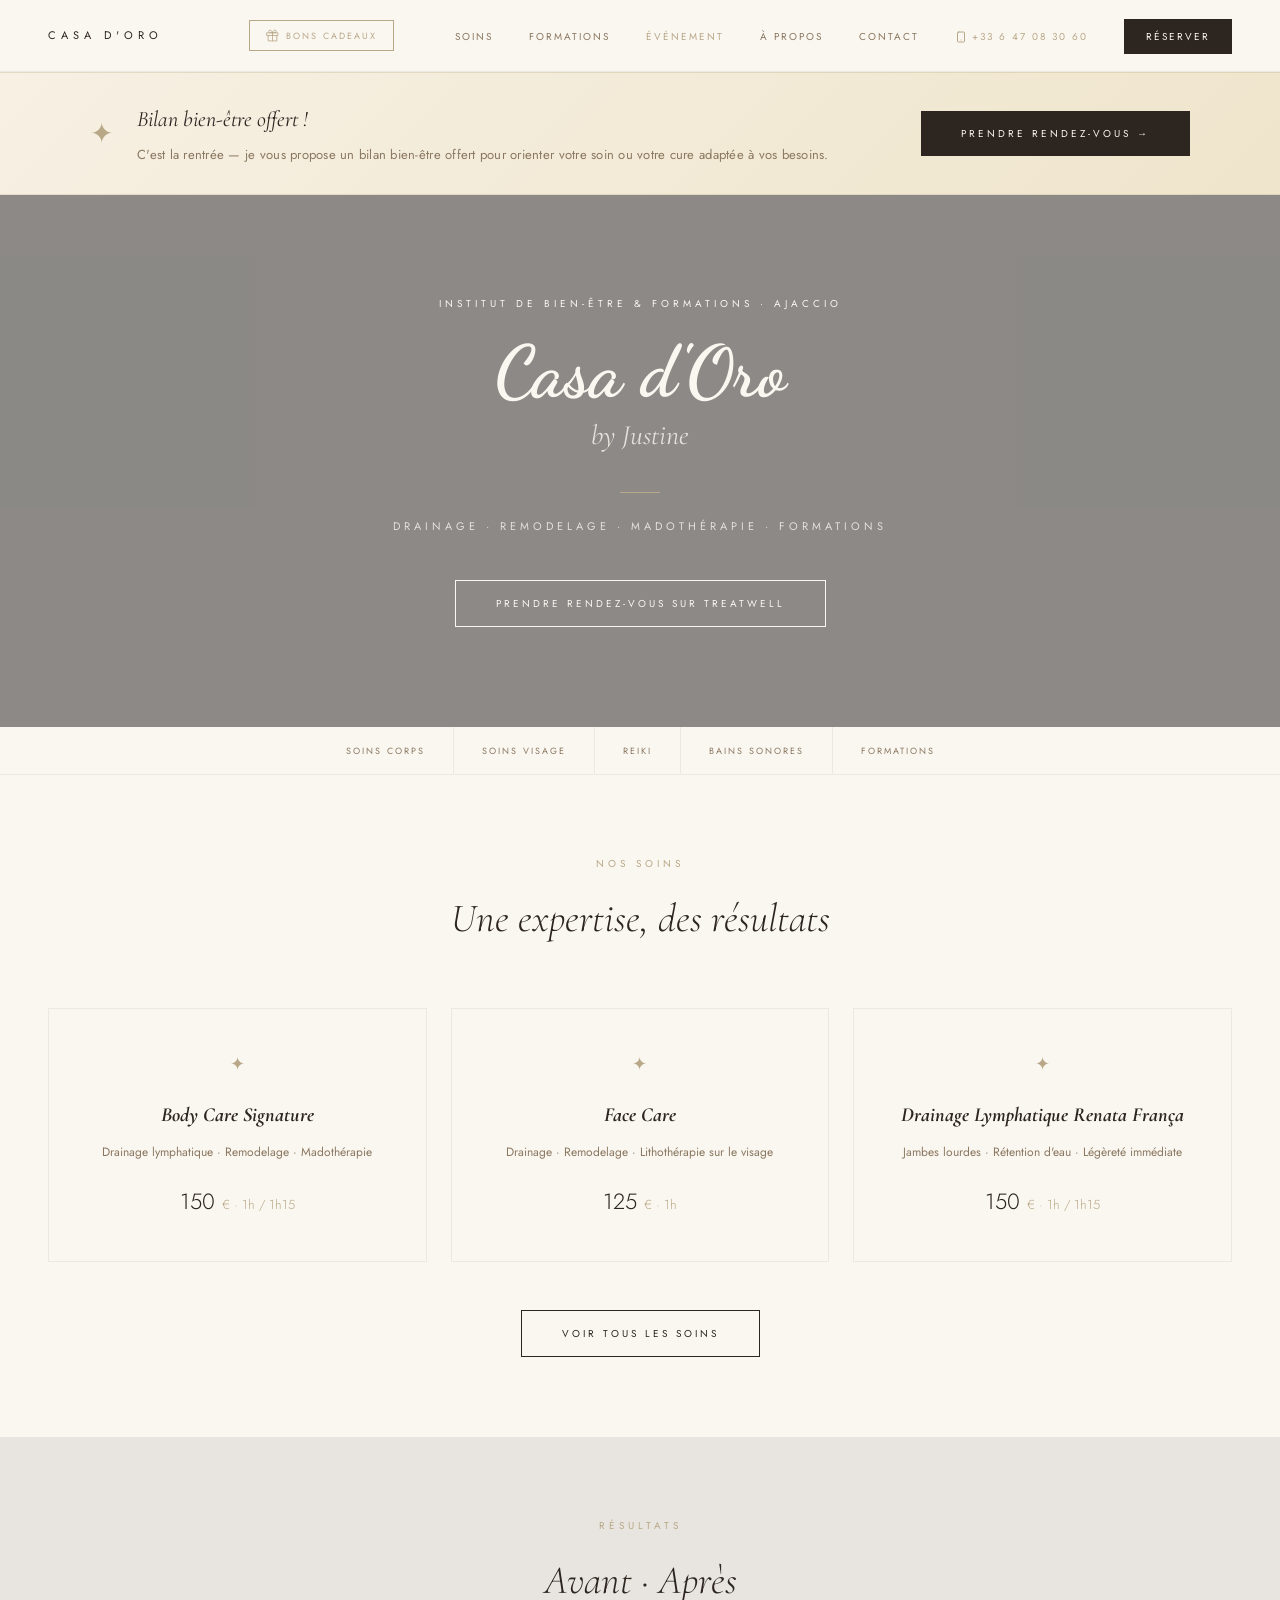
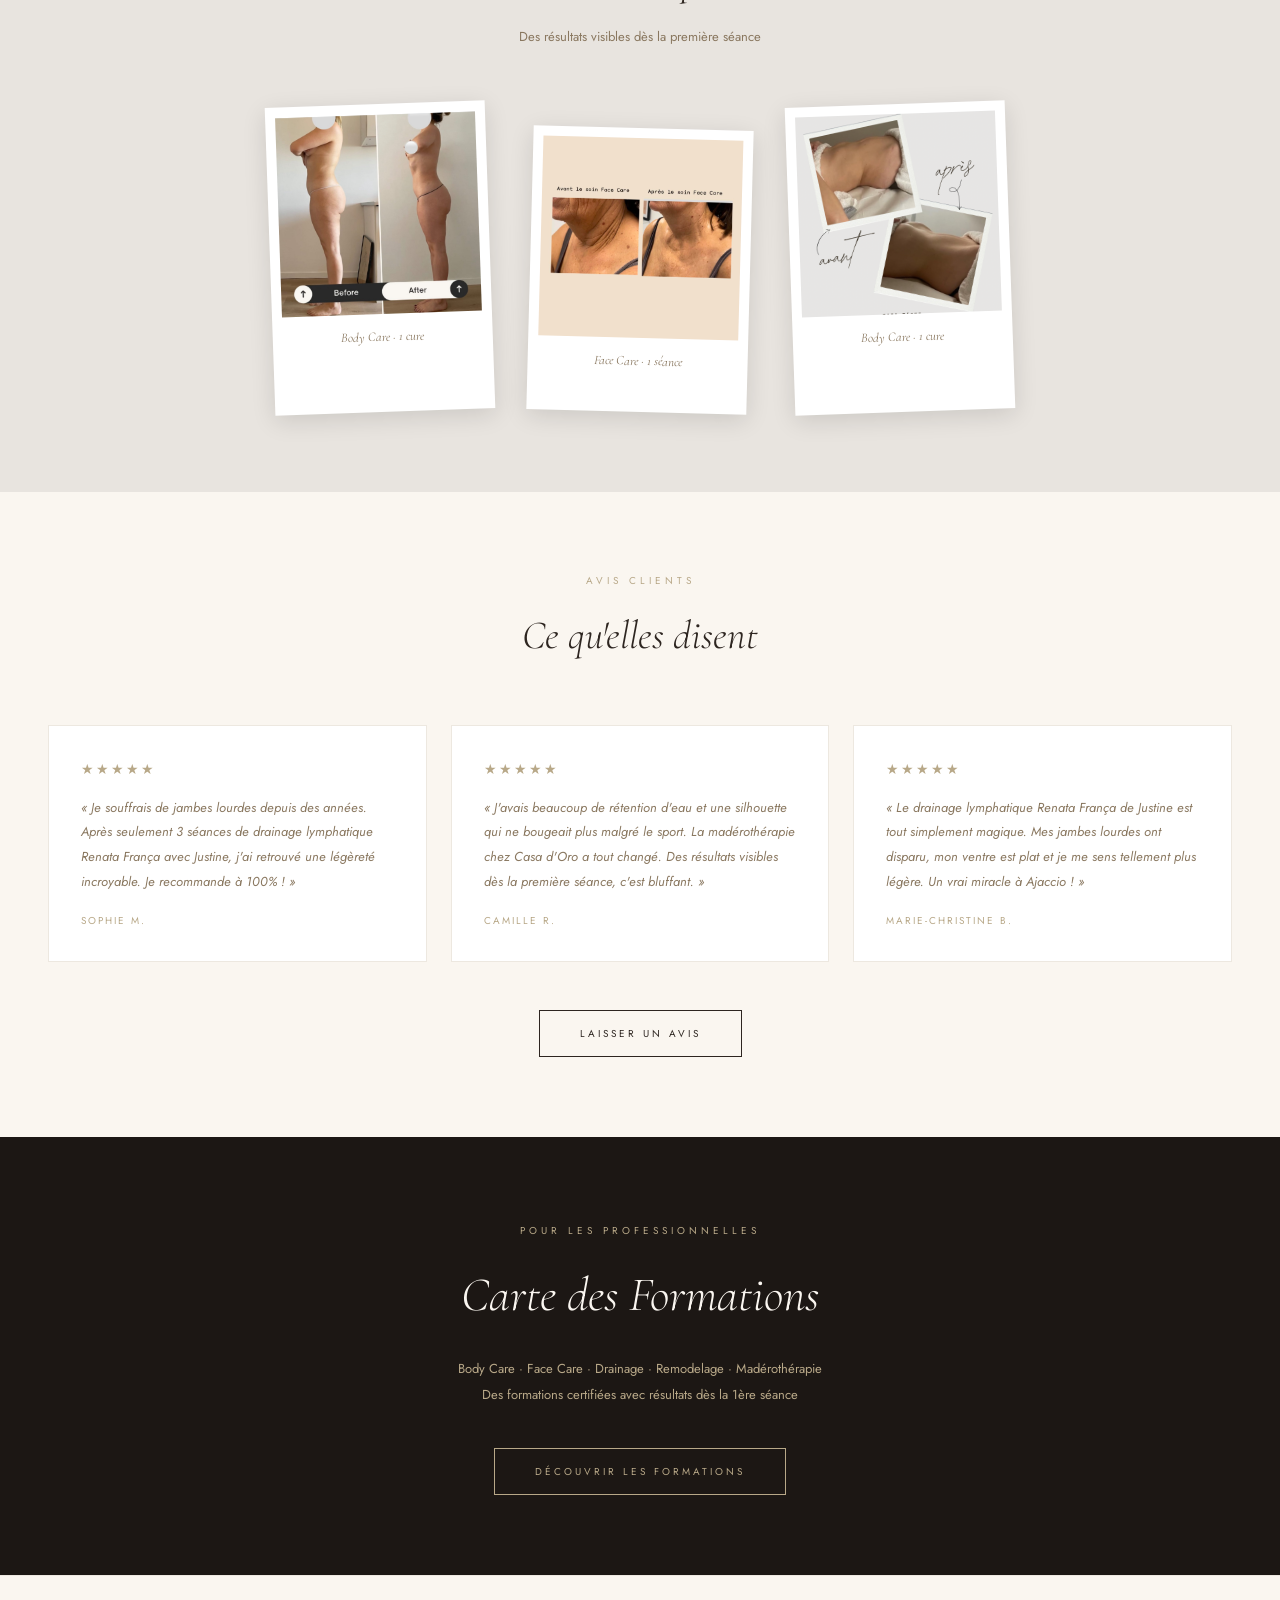
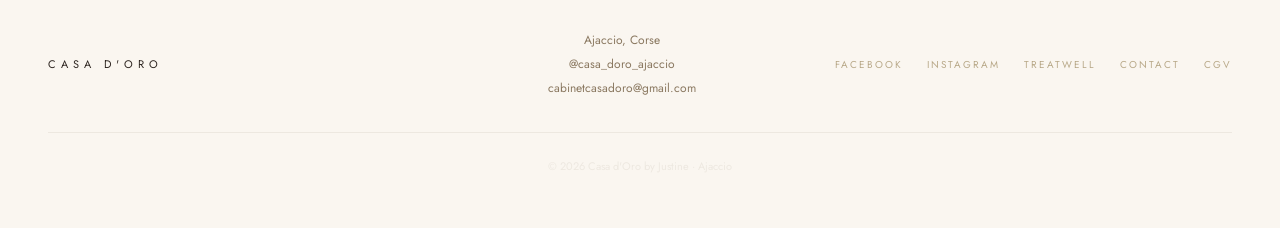
==== index.html @ d89a9143 "Retour au format de bannière vidéo classique avec le texte centré" ====
<!DOCTYPE html>
<html lang="fr">
<head>
  <meta charset="UTF-8">
  <meta name="viewport" content="width=device-width, initial-scale=1.0">
  <link rel="preconnect" href="https://fonts.googleapis.com">
  <link rel="preconnect" href="https://fonts.gstatic.com" crossorigin>
  <meta name="description" content="Institut de bien-être à Ajaccio, Corse. Drainage lymphatique Renata França, madérothérapie, remodelage corporel, reiki, bains sonores. Résultats visibles dès la 1ère séance.">
  <title>Casa d'Oro by Justine — Drainage lymphatique &amp; Soins bien-être · Ajaccio, Corse</title>
  <link rel="apple-touch-icon" sizes="180x180" href="/apple-touch-icon.png">
  <link rel="apple-touch-icon-precomposed" href="/apple-touch-icon-precomposed.png">
  <link rel="icon" type="image/png" href="/favicon.ico">
  <link rel="stylesheet" href="assets/css/style.css">
  <script src="https://identity.netlify.com/v1/netlify-identity-widget.js" defer></script>
  <script type="application/ld+json">
  {
    "@context": "https://schema.org",
    "@type": "HealthAndBeautyBusiness",
    "name": "Casa d'Oro by Justine",
    "description": "Institut spécialisé en drainage lymphatique Renata França, remodelage corporel, madothérapie, face care, reiki et bains sonores à Ajaccio, Corse.",
    "url": "https://casadoro.fr",
    "telephone": "+33647083060",
    "email": "cabinetcasadoro@gmail.com",
    "address": {
      "@type": "PostalAddress",
      "addressLocality": "Ajaccio",
      "addressRegion": "Corse",
      "addressCountry": "FR"
    },
    "geo": {
      "@type": "GeoCoordinates",
      "latitude": 41.9194,
      "longitude": 8.7386
    },
    "image": "https://casadoro.fr/assets/images/justine/justine.jpg",
    "priceRange": "€€",
    "sameAs": [
      "https://www.instagram.com/casa_doro_ajaccio",
      "https://widget.treatwell.fr/salon/casa-doro/"
    ],
    "hasOfferCatalog": {
      "@type": "OfferCatalog",
      "name": "Soins Casa d'Oro",
      "itemListElement": [
        {"@type": "Offer", "itemOffered": {"@type": "Service", "name": "Drainage lymphatique Renata França Ajaccio"}},
        {"@type": "Offer", "itemOffered": {"@type": "Service", "name": "Remodelage corporel Ajaccio"}},
        {"@type": "Offer", "itemOffered": {"@type": "Service", "name": "Madothérapie Ajaccio"}},
        {"@type": "Offer", "itemOffered": {"@type": "Service", "name": "Face Care Ajaccio"}},
        {"@type": "Offer", "itemOffered": {"@type": "Service", "name": "Reiki Ajaccio"}},
        {"@type": "Offer", "itemOffered": {"@type": "Service", "name": "Bains sonores Ajaccio"}}
      ]
    }
  }
  </script>
</head>
<body>

<nav class="nav">
  <a href="index.html" class="nav__logo">Casa d'Oro</a>
  <button class="nav__gift" onclick="ouvrirBonCadeau()"><svg xmlns="http://www.w3.org/2000/svg" width="13" height="13" viewBox="0 0 24 24" fill="none" stroke="currentColor" stroke-width="1.5" stroke-linecap="round" stroke-linejoin="round"><polyline points="20 12 20 22 4 22 4 12"></polyline><rect x="2" y="7" width="20" height="5"></rect><line x1="12" y1="22" x2="12" y2="7"></line><path d="M12 7H7.5a2.5 2.5 0 0 1 0-5C11 2 12 7 12 7z"></path><path d="M12 7h4.5a2.5 2.5 0 0 0 0-5C13 2 12 7 12 7z"></path></svg>Bons cadeaux</button>

  <a href="tel:+33647083060" class="nav__phone nav__phone--bar"><svg xmlns="http://www.w3.org/2000/svg" width="12" height="12" viewBox="0 0 24 24" fill="none" stroke="currentColor" stroke-width="2" stroke-linecap="round" stroke-linejoin="round" style="vertical-align:middle;margin-right:5px;margin-bottom:1px;"><rect x="5" y="2" width="14" height="20" rx="2" ry="2"></rect><line x1="12" y1="18" x2="12.01" y2="18"></line></svg>+33 6 47 08 30 60</a>
  <button class="nav__toggle" aria-label="Menu" aria-expanded="false">
    <span></span><span></span><span></span>
  </button>
  <ul class="nav__links">
    <li><a href="soins.html">Soins</a></li>
    <li><a href="formations.html">Formations</a></li>
    <li><a href="evenement.html" style="color:var(--gold);">Événement</a></li>
    <li><a href="a-propos.html">À Propos</a></li>
    <li><a href="contact.html">Contact</a></li>
    <li><a href="tel:+33647083060" class="nav__phone"><svg xmlns="http://www.w3.org/2000/svg" width="12" height="12" viewBox="0 0 24 24" fill="none" stroke="currentColor" stroke-width="2" stroke-linecap="round" stroke-linejoin="round" style="vertical-align:middle;margin-right:5px;margin-bottom:1px;"><rect x="5" y="2" width="14" height="20" rx="2" ry="2"></rect><line x1="12" y1="18" x2="12.01" y2="18"></line></svg>+33 6 47 08 30 60</a></li>
    <li><a href="https://widget.treatwell.fr/salon/casa-doro/" target="_blank" rel="noopener" class="nav__cta">Réserver</a></li>
  </ul>
</nav>

<section class="promo-banner">
  <div class="promo-banner__inner">
    <div class="promo-banner__icon">✦</div>
    <div class="promo-banner__text">
      <p class="promo-banner__title">Bilan bien-être offert !</p>
      <p class="promo-banner__desc">C'est la rentrée — je vous propose un bilan bien-être offert pour orienter votre soin ou votre cure adaptée à vos besoins.</p>
    </div>
    <a href="https://widget.treatwell.fr/salon/casa-doro/" target="_blank" rel="noopener" class="btn btn--dark promo-banner__btn">Prendre rendez-vous →</a>
  </div>
</section>

<section class="hero hero--video-bg">
  <video class="hero__video" autoplay loop muted playsinline onloadeddata="this.playbackRate=0.6">
    <source src="assets/videos/hero-bg-2.mp4" type="video/mp4">
  </video>
  <div class="hero__overlay"></div>
  <div class="hero__content">
    <span class="hero__pre label">Institut de bien-être & Formations · Ajaccio</span>
    <h1 class="hero__title script">Casa d'Oro</h1>
    <p class="hero__by">by Justine</p>
    <div class="hero__divider"></div>
    <span class="hero__sub">Drainage · Remodelage · Madothérapie · Formations</span>
    <a href="https://widget.treatwell.fr/salon/casa-doro/" target="_blank" rel="noopener" class="btn btn--outline">
      Prendre rendez-vous sur Treatwell
    </a>
  </div>
</section>

<div class="pills">
  <div class="pill">Soins corps</div>
  <div class="pill">Soins visage</div>
  <div class="pill">Reiki</div>
  <div class="pill">Bains sonores</div>
  <div class="pill">Formations</div>
</div>

<section class="section">
  <div class="section__header">
    <span class="label">Nos soins</span>
    <h2 class="heading">Une expertise, des résultats</h2>
  </div>
  <div class="cards-grid">
    <div class="soin-card">
      <div class="soin-card__icon">✦</div>
      <h3 class="soin-card__name">Body Care Signature</h3>
      <p class="soin-card__desc">Drainage lymphatique · Remodelage · Madothérapie</p>
      <div class="soin-card__price">150 <span>€ · 1h / 1h15</span></div>
    </div>
    <div class="soin-card">
      <div class="soin-card__icon">✦</div>
      <h3 class="soin-card__name">Face Care</h3>
      <p class="soin-card__desc">Drainage · Remodelage · Lithothérapie sur le visage</p>
      <div class="soin-card__price">125 <span>€ · 1h</span></div>
    </div>
    <div class="soin-card">
      <div class="soin-card__icon">✦</div>
      <h3 class="soin-card__name">Drainage Lymphatique Renata França</h3>
      <p class="soin-card__desc">Jambes lourdes · Rétention d'eau · Légèreté immédiate</p>
      <div class="soin-card__price">150 <span>€ · 1h / 1h15</span></div>
    </div>
  </div>
  <div style="text-align:center; margin-top:48px;">
    <a href="soins.html" class="btn btn--outline">Voir tous les soins</a>
  </div>
</section>

<section class="section section--beige">
  <div class="section__header">
    <span class="label">Résultats</span>
    <h2 class="heading">Avant · Après</h2>
    <p style="font-size:13px; color:var(--text-muted); margin-top:12px;">Des résultats visibles dès la première séance</p>
  </div>
  <div class="polaro-grid">
    <div class="polaro">
      <img src="assets/images/avant-apres/IMG_0535.jpg" alt="Avant / Après Body Care" class="polaro__img" loading="lazy">
      <p class="polaro__label">Body Care · 1 cure</p>
    </div>
    <div class="polaro">
      <img src="assets/images/avant-apres/IMG_3931.jpg" alt="Avant / Après Face Care" class="polaro__img" loading="lazy">
      <p class="polaro__label">Face Care · 1 séance</p>
    </div>
    <div class="polaro">
      <img src="assets/images/avant-apres/avant-apres-silhouette.jpg" alt="Avant / Après Silhouette" class="polaro__img" loading="lazy">
      <p class="polaro__label">Body Care · 1 cure</p>
    </div>
  </div>
</section>

<section class="section">
  <div class="section__header">
    <span class="label">Avis clients</span>
    <h2 class="heading">Ce qu'elles disent</h2>
  </div>
  <div class="temo-grid" id="temoignages-container"></div>
  <div style="text-align:center; margin-top:48px;">
    <a href="contact.html#avis" class="btn btn--outline">Laisser un avis</a>
  </div>
</section>

<section class="section section--dark" style="text-align:center;">
  <span class="label" style="color:var(--gold);">Pour les professionnelles</span>
  <h2 class="heading" style="font-size:48px; color:var(--cream); margin-top:12px;">Carte des Formations</h2>
  <p style="font-size:13px; color:var(--gold); margin: 20px auto 40px; max-width:500px; line-height:2;">
    Body Care · Face Care · Drainage · Remodelage · Madérothérapie<br>
    Des formations certifiées avec résultats dès la 1ère séance
  </p>
  <a href="formations.html" class="btn btn--outline-gold">Découvrir les formations</a>
</section>

<!-- Modal Bon Cadeau -->
<div id="bon-cadeau-modal" class="resa-modal" aria-hidden="true" onclick="if(event.target===this)fermerBonCadeau()">
  <div class="resa-modal__box">
    <button class="resa-modal__close" onclick="fermerBonCadeau()" aria-label="Fermer">✕</button>
    <span class="label" style="display:block;margin-bottom:8px;">Casa d'Oro by Justine</span>
    <h2 style="font-family:var(--font-serif);font-style:italic;font-size:26px;margin-bottom:28px;color:var(--dark);">Offrir un bon cadeau</h2>
    <form id="bon-cadeau-form">
      <div class="form__group">
        <label class="form__label">Soin ou montant</label>
        <select class="form__select" id="bc-soin" required>
          <option value="" disabled selected>Choisir un soin ou un montant</option>
          <optgroup label="Soins Corps &amp; Visage">
            <option value="150|Drainage lymphatique Renata França">Drainage lymphatique Renata França — 150 €</option>
            <option value="150|Remodelage Renata França">Remodelage Renata França — 150 €</option>
            <option value="150|Madothérapie Olfa Perbal Paris">Madothérapie Olfa Perbal Paris — 150 €</option>
            <option value="150|Body Care (1h/1h15)">Body Care (1h/1h15) — 150 €</option>
            <option value="200|Body Care (1h30/1h45)">Body Care (1h30/1h45) — 200 €</option>
            <option value="125|Face Care">Face Care — 125 €</option>
          </optgroup>
          <optgroup label="Bien-être">
            <option value="80|Reiki Usui Tibétain">Reiki Usui Tibétain — 80 €</option>
            <option value="80|Bain sonore individuel">Bain sonore individuel — 80 €</option>
          </optgroup>
          <optgroup label="Cures (Forfaits Corps)">
            <option value="650|Forfait 5 séances corps (1h/1h15)">Forfait 5 séances corps 1h/1h15 — 650 €</option>
            <option value="1100|Forfait 10 séances corps (1h/1h15)">Forfait 10 séances corps 1h/1h15 — 1 100 €</option>
            <option value="900|Forfait 5 séances corps (1h30/1h45)">Forfait 5 séances corps 1h30/1h45 — 900 €</option>
            <option value="1600|Forfait 10 séances corps (1h30/1h45)">Forfait 10 séances corps 1h30/1h45 — 1 600 €</option>
          </optgroup>
          <optgroup label="Cures (Forfaits Visage)">
            <option value="550|Forfait 5 séances visage">Forfait 5 séances visage — 550 €</option>
            <option value="1000|Forfait 10 séances visage">Forfait 10 séances visage — 1 000 €</option>
          </optgroup>
          <optgroup label="Reiki">
            <option value="280|Forfait 4 séances Reiki">Forfait 4 séances Reiki — 280 €</option>
          </optgroup>
          <optgroup label="Montant libre">
            <option value="custom|Montant libre">Montant libre — saisir le montant</option>
          </optgroup>
        </select>
      </div>
      <div class="form__group" id="bc-montant-libre-group" style="display:none;">
        <label class="form__label" for="bc-montant-libre">Montant souhaité (€)</label>
        <input class="form__input" type="number" id="bc-montant-libre" min="1" placeholder="Ex: 75">
      </div>
      <div style="display:grid;grid-template-columns:1fr 1fr;gap:16px;">
        <div class="form__group">
          <label class="form__label" for="bc-offreur">Votre nom (qui offre)</label>
          <input class="form__input" type="text" id="bc-offreur" required placeholder="Votre nom">
        </div>
        <div class="form__group">
          <label class="form__label" for="bc-destinataire">Nom du destinataire</label>
          <input class="form__input" type="text" id="bc-destinataire" required placeholder="À offrir à…">
        </div>
      </div>
      <div class="form__group">
        <label class="form__label" for="bc-email">Votre email</label>
        <input class="form__input" type="email" id="bc-email" required placeholder="votre@email.com">
      </div>
      <button type="submit" class="btn btn--dark" style="width:100%;margin-top:8px;">Procéder au paiement →</button>
      <p style="font-size:11px;color:var(--text-muted);text-align:center;margin-top:12px;">Vous serez redirigé vers notre page de paiement sécurisé Stripe</p>
    </form>
  </div>
</div>

<footer class="footer">
  <div class="footer__logo">Casa d'Oro</div>
  <div class="footer__info">
    Ajaccio, Corse<br>
    @casa_doro_ajaccio<br>
    cabinetcasadoro@gmail.com
  </div>
  <div class="footer__links">
    <a href="https://www.facebook.com/profile.php?id=61555334470546" target="_blank" rel="noopener">Facebook</a>
    <a href="https://www.instagram.com/casa_doro_ajaccio" target="_blank" rel="noopener">Instagram</a>
    <a href="https://widget.treatwell.fr/salon/casa-doro/" target="_blank" rel="noopener">Treatwell</a>
    <a href="contact.html">Contact</a>
    <a href="cgv.html">CGV</a>
  </div>
  <div class="footer__copy">© 2026 Casa d'Oro by Justine · Ajaccio</div>
</footer>

<script src="assets/js/main.js"></script>
<script src="assets/js/data.js"></script>
<script>
  document.addEventListener('DOMContentLoaded', () => {
    loadTemoignages();
  });

  if (window.netlifyIdentity) {
    window.netlifyIdentity.on("init", user => {
      if (!user) {
        window.netlifyIdentity.on("login", () => {
          document.location.href = "/admin/";
        });
      }
    });
  }
</script>
</body>
</html>
---- assets/css/style.css ----
/* ============================
   IMPORTS
   ============================ */
@import url('https://fonts.googleapis.com/css2?family=Cormorant+Garamond:ital,wght@0,300;0,400;1,300;1,400&family=Dancing+Script:wght@600&family=Jost:wght@300;400&display=swap');

/* ============================
   VARIABLES
   ============================ */
:root {
  --beige:       #E8E4DF;
  --cream:       #FAF6F0;
  --dark:        #2D2520;
  --dark-bg:     #1C1714;
  --gold:        #B8A888;
  --text-muted:  #8A7860;
  --border:      #EDE8E0;

  --font-serif:  'Cormorant Garamond', Georgia, serif;
  --font-script: 'Dancing Script', cursive;
  --font-sans:   'Jost', Arial, sans-serif;

  --nav-h: 72px;
}

/* ============================
   RESET
   ============================ */
*, *::before, *::after { box-sizing: border-box; margin: 0; padding: 0; }
img { display: block; max-width: 100%; }
a { text-decoration: none; color: inherit; }

body {
  font-family: var(--font-sans);
  background: var(--cream);
  color: var(--dark);
  font-size: 15px;
  line-height: 1.7;
}

/* ============================
   TYPOGRAPHY UTILITIES
   ============================ */
.label {
  font-family: var(--font-sans);
  font-size: 10px;
  letter-spacing: 4px;
  text-transform: uppercase;
  color: var(--gold);
}
.heading {
  font-family: var(--font-serif);
  font-style: italic;
  font-weight: 300;
  color: var(--dark);
}
.script { font-family: var(--font-script); }

/* ============================
   NAVIGATION
   ============================ */
.nav {
  position: sticky;
  top: 0;
  z-index: 100;
  display: flex;
  align-items: center;
  justify-content: space-between;
  height: var(--nav-h);
  padding: 0 48px;
  background: var(--cream);
  border-bottom: 1px solid var(--border);
}
.nav__logo {
  font-family: var(--font-sans);
  font-size: 11px;
  letter-spacing: 5px;
  text-transform: uppercase;
  color: var(--dark);
}
.nav__links {
  display: flex;
  align-items: center;
  gap: 36px;
  list-style: none;
}
.nav__links a {
  font-size: 10px;
  letter-spacing: 2px;
  text-transform: uppercase;
  color: var(--text-muted);
  transition: color 0.2s;
}
.nav__links a:hover,
.nav__links a.active { color: var(--dark); }
.nav__phone {
  color: var(--gold) !important;
  font-size: 10px;
  letter-spacing: 1px;
  white-space: nowrap;
}
.nav__phone:hover { color: var(--dark) !important; }
.nav__phone--bar { display: none; }
.nav__gift {
  display: flex;
  align-items: center;
  gap: 7px;
  background: none;
  border: 1px solid var(--gold);
  color: var(--gold);
  font-family: var(--font-sans);
  font-size: 9px;
  letter-spacing: 2px;
  text-transform: uppercase;
  padding: 8px 16px;
  cursor: pointer;
  white-space: nowrap;
  transition: background 0.2s, color 0.2s;
  margin-left: 24px;
}
.nav__gift:hover { background: var(--gold); color: var(--cream); }
.nav__cta {
  padding: 10px 22px;
  background: var(--dark);
  color: var(--cream) !important;
  font-size: 9px;
  letter-spacing: 2px;
  text-transform: uppercase;
  transition: background 0.2s;
}
.nav__cta:hover { background: var(--dark-bg); }

/* Hamburger mobile */
.nav__toggle {
  display: none;
  flex-direction: column;
  gap: 5px;
  cursor: pointer;
  background: none;
  border: none;
  padding: 4px;
}
.nav__toggle span {
  display: block;
  width: 24px;
  height: 1px;
  background: var(--dark);
  transition: all 0.3s;
}

/* ============================
   FOOTER
   ============================ */
.footer {
  background: var(--cream);
  border-top: 1px solid var(--border);
  padding: 52px 48px;
  display: grid;
  grid-template-columns: 1fr 1fr 1fr;
  gap: 32px;
  align-items: center;
}
.footer__logo {
  font-family: var(--font-sans);
  font-size: 11px;
  letter-spacing: 5px;
  text-transform: uppercase;
}
.footer__info {
  text-align: center;
  font-size: 12px;
  color: var(--text-muted);
  line-height: 2;
}
.footer__links {
  display: flex;
  gap: 24px;
  justify-content: flex-end;
}
.footer__links a {
  font-size: 10px;
  letter-spacing: 2px;
  text-transform: uppercase;
  color: var(--gold);
  transition: color 0.2s;
}
.footer__links a:hover { color: var(--dark); }
.footer__copy {
  grid-column: 1 / -1;
  text-align: center;
  font-size: 11px;
  color: var(--border);
  padding-top: 24px;
  border-top: 1px solid var(--border);
}

/* ============================
   SECTIONS UTILITAIRES
   ============================ */
.section { padding: 80px 48px; }
.section--beige { background: var(--beige); }
.section--dark  { background: var(--dark-bg); color: var(--cream); }
.section__header { text-align: center; margin-bottom: 56px; }
.section__header .label { display: block; margin-bottom: 12px; }
.section__header .heading { font-size: 40px; }

/* ============================
   CARTES SOINS
   ============================ */
.cards-grid {
  display: grid;
  grid-template-columns: repeat(3, 1fr);
  gap: 24px;
}
.soin-card {
  background: var(--cream);
  border: 1px solid var(--border);
  padding: 40px 28px;
  text-align: center;
}
.soin-card__icon { font-size: 18px; color: var(--gold); margin-bottom: 18px; }
.soin-card__name { font-family: var(--font-serif); font-style: italic; font-size: 20px; margin-bottom: 10px; }
.soin-card__desc { font-size: 12px; color: var(--text-muted); line-height: 1.8; margin-bottom: 20px; }
.soin-card__price { font-size: 22px; font-weight: 300; }
.soin-card__price span { font-size: 13px; color: var(--gold); }

/* ============================
   TABLEAU SOINS (page Soins)
   ============================ */
.soins-table { width: 100%; border-collapse: collapse; }
.soins-table tr { border-bottom: 1px solid var(--border); }
.soins-table td { padding: 16px 0; font-size: 14px; }
.soins-table td:last-child { text-align: right; font-weight: 400; white-space: nowrap; }
.soins-section { margin-bottom: 64px; }
.soins-section__title {
  font-family: var(--font-sans);
  font-size: 10px;
  letter-spacing: 4px;
  text-transform: uppercase;
  color: var(--gold);
  margin-bottom: 24px;
  padding-bottom: 12px;
  border-bottom: 1px solid var(--border);
}
.forfait-row td { color: var(--text-muted); font-style: italic; }

.soin-details { display: block; }
.soin-details summary {
  cursor: pointer;
  list-style: none;
  display: flex;
  align-items: center;
  gap: 0;
}
.soin-details summary::-webkit-details-marker { display: none; }
.soin-details summary::before {
  content: '▶';
  font-size: 7px;
  color: var(--dark);
  margin-right: 8px;
  flex-shrink: 0;
  transition: transform 0.2s;
}
.soin-details[open] summary::before { transform: rotate(90deg); }
.soin-details__desc {
  font-size: 13px;
  color: var(--text-muted);
  line-height: 1.9;
  padding: 10px 0 6px 16px;
  margin: 0;
  font-family: var(--font-sans);
}

/* ============================
   POLAROIDS AVANT/APRÈS
   ============================ */
.polaro-grid {
  display: flex;
  gap: 40px;
  justify-content: center;
  flex-wrap: wrap;
}
.polaro {
  background: white;
  padding: 10px 10px 40px;
  box-shadow: 0 6px 24px rgba(0,0,0,0.12);
  width: 220px;
  flex-shrink: 0;
}
.polaro:nth-child(odd)  { transform: rotate(-2deg); }
.polaro:nth-child(even) { transform: rotate(1.5deg); margin-top: 24px; }
.polaro img { width: 100%; height: 200px; object-fit: cover; }
.polaro__placeholder {
  width: 100%;
  height: 200px;
  background: var(--beige);
  display: flex;
  align-items: center;
  justify-content: center;
  font-size: 11px;
  color: var(--text-muted);
  letter-spacing: 2px;
}
.polaro__label {
  text-align: center;
  font-family: var(--font-serif);
  font-style: italic;
  font-size: 13px;
  color: var(--text-muted);
  margin-top: 12px;
}

/* ============================
   TÉMOIGNAGES
   ============================ */
.temo-grid { display: grid; grid-template-columns: repeat(3, 1fr); gap: 24px; }
.temo-card { background: white; border: 1px solid var(--border); padding: 32px; }
.temo-card__stars { color: var(--gold); font-size: 14px; letter-spacing: 2px; margin-bottom: 14px; }
.temo-card__text { font-size: 13px; color: var(--text-muted); line-height: 1.9; font-style: italic; margin-bottom: 18px; }
.temo-card__name { font-size: 10px; letter-spacing: 2px; text-transform: uppercase; color: var(--gold); }

/* ============================
   FORMATIONS CARDS
   ============================ */
.formations-grid { display: grid; grid-template-columns: repeat(2, 1fr); gap: 24px; }
.formation-card { background: var(--cream); border: 1px solid var(--border); padding: 40px 36px; }
.formation-card--featured { border-color: var(--gold); }
.formation-card__badge {
  display: inline-block;
  font-size: 9px;
  letter-spacing: 2px;
  text-transform: uppercase;
  color: var(--gold);
  border: 1px solid var(--gold);
  padding: 4px 10px;
  margin-bottom: 20px;
}
.formation-card__name { font-family: var(--font-serif); font-style: italic; font-size: 26px; margin-bottom: 12px; }
.formation-card__desc { font-size: 13px; color: var(--text-muted); line-height: 1.9; margin-bottom: 20px; }
.formation-card__note { font-size: 12px; font-weight: 400; color: var(--dark); margin-bottom: 24px; }
.formation-card__price { font-size: 28px; font-weight: 300; }
.formation-card__price span { font-size: 14px; color: var(--gold); }

.prochaines-formations {
  display: grid;
  grid-template-columns: repeat(4, 1fr);
  gap: 20px;
  max-width: 1100px;
  margin: 0 auto;
}
.prochaine-card {
  display: flex;
  flex-direction: column;
  align-items: center;
  text-align: center;
  gap: 14px;
  padding: 32px 36px;
  border: 1px solid var(--border);
  background: var(--cream);
}
.prochaine-card__date {
  font-family: var(--font-serif);
  font-style: italic;
  font-size: 28px;
  color: var(--gold);
  white-space: nowrap;
  flex-shrink: 0;
}
.prochaine-card__nom {
  font-size: 13px;
  letter-spacing: 1px;
  text-transform: uppercase;
  color: var(--dark);
  flex: 1;
}
.prochaine-card__statut {
  font-size: 10px;
  letter-spacing: 1px;
  text-transform: uppercase;
  padding: 8px 14px;
  white-space: nowrap;
  flex-shrink: 0;
}
.prochaine-card--dispo .prochaine-card__statut {
  background: var(--gold);
  color: var(--cream);
}
.prochaine-card--full .prochaine-card__statut {
  background: var(--dark);
  color: var(--cream);
}
@media (max-width: 900px) {
  .prochaines-formations { grid-template-columns: repeat(2, 1fr); }
}
@media (max-width: 480px) {
  .prochaines-formations { grid-template-columns: 1fr; }
}

/* ============================
   FORMULAIRES
   ============================ */
.form { max-width: 600px; margin: 0 auto; }
.form__group { margin-bottom: 24px; }
.form__label {
  display: block;
  font-size: 10px;
  letter-spacing: 3px;
  text-transform: uppercase;
  color: var(--gold);
  margin-bottom: 8px;
}
.form__input,
.form__textarea,
.form__select {
  width: 100%;
  border: 1px solid var(--border);
  background: white;
  padding: 14px 16px;
  font-family: var(--font-sans);
  font-size: 14px;
  color: var(--dark);
  outline: none;
  transition: border-color 0.2s;
}
.form__input:focus,
.form__textarea:focus,
.form__select:focus { border-color: var(--gold); }
.form__textarea { resize: vertical; min-height: 140px; }
.form__stars { display: flex; gap: 8px; flex-direction: row-reverse; }
.form__stars input[type="radio"] { display: none; }
.form__stars label { font-size: 24px; color: var(--border); cursor: pointer; transition: color 0.1s; }
.form__stars input[type="radio"]:checked ~ label,
.form__stars label:hover,
.form__stars label:hover ~ label { color: var(--gold); }
.btn {
  display: inline-block;
  padding: 14px 40px;
  font-family: var(--font-sans);
  font-size: 10px;
  letter-spacing: 3px;
  text-transform: uppercase;
  cursor: pointer;
  transition: all 0.2s;
  border: none;
}
.btn--dark { background: var(--dark); color: var(--cream); }
.btn--dark:hover { background: var(--dark-bg); }
.btn--outline { background: transparent; border: 1px solid var(--dark); color: var(--dark); }
.btn--outline:hover { background: var(--dark); color: var(--cream); }
.btn--outline-gold { background: transparent; border: 1px solid var(--gold); color: var(--gold); }
.btn--outline-gold:hover { background: var(--gold); color: var(--dark-bg); }

/* ============================
   HERO
   ============================ */
.hero {
  background: var(--beige);
  min-height: 520px;
  display: flex;
  align-items: center;
  justify-content: center;
  flex-direction: column;
  text-align: center;
  padding: 100px 40px;
  position: relative;
  overflow: hidden;
}
.hero::before {
  content: '';
  position: absolute;
  inset: 0;
  background: radial-gradient(ellipse at center, #D8D0C4 0%, var(--beige) 70%);
}
.hero__content { position: relative; z-index: 1; }
.hero__pre { display: block; margin-bottom: 24px; }
.hero__title { font-size: 72px; line-height: 1; margin-bottom: 4px; }
.hero__by { font-size: 28px; font-family: var(--font-serif); font-style: italic; color: var(--text-muted); margin-bottom: 32px; }
.hero__divider { width: 40px; height: 1px; background: var(--gold); margin: 0 auto 24px; }
.hero__sub { display: block; font-size: 11px; letter-spacing: 4px; text-transform: uppercase; color: var(--text-muted); margin-bottom: 44px; }
/* HERO PAGE INTERNE */
.hero--inner { min-height: 240px; padding: 80px 40px; }
.hero--inner .hero__title { font-size: 48px; }

/* HERO AVEC VIDÉO EN FOND */
.hero--video-bg {
  color: var(--cream);
}
.hero--video-bg::before {
  display: none;
}
.hero__video {
  position: absolute;
  top: 0;
  left: 0;
  width: 100%;
  height: 100%;
  object-fit: cover;
  z-index: 0;
}
.hero__overlay {
  position: absolute;
  inset: 0;
  background: rgba(0, 0, 0, 0.4);
  z-index: 0;
}
.hero--video-bg .hero__content {
  z-index: 1;
}
.hero--video-bg .hero__title,
.hero--video-bg .hero__pre,
.hero--video-bg .hero__by,
.hero--video-bg .hero__sub {
  color: var(--cream);
}
.hero--video-bg .hero__by,
.hero--video-bg .hero__sub {
  opacity: 0.8;
}
.hero--video-bg .btn--outline {
  color: var(--cream);
  border-color: var(--cream);
}
.hero--video-bg .btn--outline:hover {
  background: var(--cream);
  color: var(--dark-bg);
}

/* ============================
   PILLS BANDEAU
   ============================ */
.pills {
  display: flex;
  justify-content: center;
  flex-wrap: wrap;
  background: var(--cream);
  border-bottom: 1px solid var(--border);
}
.pill {
  font-size: 9px;
  letter-spacing: 2px;
  text-transform: uppercase;
  color: var(--text-muted);
  padding: 16px 28px;
  border-right: 1px solid var(--border);
  cursor: default;
}
.pill:last-child { border-right: none; }

/* ============================
   À PROPOS
   ============================ */
.about-grid { display: grid; grid-template-columns: 1fr 1fr; gap: 64px; align-items: center; }
.about-grid img { width: 100%; aspect-ratio: 3/4; object-fit: cover; }
.about__valeurs { display: flex; flex-direction: column; gap: 20px; margin-top: 32px; }
.valeur { display: flex; align-items: flex-start; gap: 16px; }
.valeur__icon { color: var(--gold); font-size: 16px; flex-shrink: 0; margin-top: 3px; }
.valeur__text h4 { font-family: var(--font-serif); font-style: italic; font-size: 18px; margin-bottom: 4px; }
.valeur__text p { font-size: 13px; color: var(--text-muted); }

/* ============================
   RESPONSIVE
   ============================ */
@media (max-width: 1024px) {
  .nav { padding: 0 32px; }
  .section { padding: 64px 32px; }
  .footer { padding: 40px 32px; }
}

@media (max-width: 768px) {
  .nav { padding: 0 20px; }
  .nav__links {
    display: none;
    position: fixed;
    top: var(--nav-h);
    left: 0; right: 0;
    background: var(--cream);
    flex-direction: column;
    align-items: center;
    gap: 0;
    padding: 20px 0;
    border-bottom: 1px solid var(--border);
    box-shadow: 0 8px 24px rgba(0,0,0,0.08);
  }
  .nav__links.open { display: flex; }
  .nav__links li { width: 100%; text-align: center; }
  .nav__links a { display: block; padding: 16px; }
  .nav__toggle { display: flex; }
  .nav__phone--bar {
    display: flex;
    align-items: center;
    margin-left: auto;
    margin-right: 16px;
    font-size: 11px;
  }

  .hero__title { font-size: 48px; }
  .hero--inner .hero__title { font-size: 36px; }

  .cards-grid { grid-template-columns: 1fr; }
  .temo-grid { grid-template-columns: 1fr; }
  .formations-grid { grid-template-columns: 1fr; }
  .about-grid { grid-template-columns: 1fr; }
  .footer { grid-template-columns: 1fr; text-align: center; }
  .footer__links { justify-content: center; }
  .section { padding: 56px 20px; }
}

@media (max-width: 480px) {
  .hero__title { font-size: 38px; }
  .polaro { width: 160px; }
  .polaro img,
  .polaro__placeholder { height: 160px; }
}

/* ============================
   CAROUSEL SESSIONS
   ============================ */
.carousel-wrap { position: relative; }
.carousel {
  display: flex;
  overflow-x: auto;
  scroll-snap-type: x mandatory;
  gap: 20px;
  padding: 8px 4px 20px;
  scrollbar-width: none;
}
.carousel::-webkit-scrollbar { display: none; }
.carousel__slide {
  scroll-snap-align: start;
  flex: 0 0 280px;
  background: var(--cream);
  border: 1px solid var(--border);
}
.carousel__slide img,
.carousel__slide .carousel__placeholder {
  width: 100%;
  height: 200px;
  object-fit: cover;
  display: block;
}
.carousel__placeholder {
  background: linear-gradient(135deg, #D8D0C4, #C8B8A0);
  display: flex;
  align-items: center;
  justify-content: center;
  font-family: var(--font-sans);
  font-size: 9px;
  letter-spacing: 3px;
  text-transform: uppercase;
  color: var(--text-muted);
}
.carousel__caption {
  padding: 14px 16px;
  font-family: var(--font-sans);
  font-size: 11px;
  letter-spacing: 2px;
  text-transform: uppercase;
  color: var(--text-muted);
}
.carousel__nav {
  display: flex;
  justify-content: center;
  gap: 12px;
  margin-top: 8px;
}
.carousel__btn {
  width: 36px;
  height: 36px;
  border: 1px solid var(--border);
  background: var(--cream);
  color: var(--dark);
  font-size: 18px;
  cursor: pointer;
  display: flex;
  align-items: center;
  justify-content: center;
  transition: background 0.2s;
}
.carousel__btn:hover { background: var(--beige); }

/* Video témoignage */
.video-temo {
  margin-top: 64px;
  text-align: center;
}
.video-temo__placeholder {
  width: 100%;
  max-width: 640px;
  height: 360px;
  margin: 32px auto 0;
  background: var(--dark-bg);
  display: flex;
  flex-direction: column;
  align-items: center;
  justify-content: center;
  gap: 12px;
  cursor: pointer;
}
.video-temo__icon {
  width: 56px;
  height: 56px;
  border: 2px solid var(--gold);
  border-radius: 50%;
  display: flex;
  align-items: center;
  justify-content: center;
  font-size: 22px;
  color: var(--gold);
}
.video-temo__label {
  font-family: var(--font-sans);
  font-size: 10px;
  letter-spacing: 3px;
  text-transform: uppercase;
  color: var(--gold);
}
.video-temo iframe,
.video-temo__player {
  width: 100%;
  max-width: 640px;
  height: 360px;
  display: block;
  margin: 32px auto 0;
  border: none;
  background: var(--dark-bg);
}

/* ============================
   MODAL RÉSERVATION
   ============================ */
.resa-modal {
  display: none;
  position: fixed;
  inset: 0;
  background: rgba(45, 37, 32, 0.6);
  z-index: 200;
  align-items: center;
  justify-content: center;
  padding: 20px;
}
.resa-modal--open { display: flex; }
.resa-modal__box {
  background: var(--cream);
  padding: 48px;
  max-width: 560px;
  width: 100%;
  position: relative;
  max-height: 90vh;
  overflow-y: auto;
}
.resa-modal__close {
  position: absolute;
  top: 16px;
  right: 20px;
  background: none;
  border: none;
  font-size: 16px;
  cursor: pointer;
  color: var(--text-muted);
  line-height: 1;
}
.resa-modal__close:hover { color: var(--dark); }
.prochaine-card__statut button,
button.prochaine-card__statut {
  cursor: pointer;
  border: none;
  font-family: var(--font-sans);
  font-size: 10px;
  letter-spacing: 1px;
  text-transform: uppercase;
  padding: 8px 14px;
}
@media (max-width: 600px) {
  .resa-modal__box { padding: 32px 24px; }
  .resa-modal__box > div[style*="grid"] { grid-template-columns: 1fr !important; }
}

/* ============================
   BON CADEAU
   ============================ */
.bon-cadeau-banner {
  background: var(--beige);
  border-bottom: 1px solid var(--border);
  padding: 14px 48px;
  display: flex;
  align-items: center;
}
.bon-cadeau-btn {
  display: flex;
  align-items: center;
  gap: 10px;
  background: none;
  border: 1px solid var(--gold);
  color: var(--gold);
  font-family: var(--font-sans);
  font-size: 10px;
  letter-spacing: 2px;
  text-transform: uppercase;
  padding: 10px 20px;
  cursor: pointer;
  transition: background 0.2s, color 0.2s;
}
.bon-cadeau-btn:hover {
  background: var(--gold);
  color: var(--cream);
}
@media (max-width: 768px) {
  .bon-cadeau-banner { padding: 14px 20px; }
}

/* ============================
   BANNIÈRE ÉVÉNEMENT
   ============================ */
.event-banner {
  background: var(--dark-bg);
  border-bottom: 1px solid rgba(184,168,136,0.25);
  padding: 28px 48px;
}
.event-banner__inner {
  max-width: 1100px;
  margin: 0 auto;
  display: flex;
  align-items: center;
  justify-content: space-between;
  gap: 24px;
  flex-wrap: wrap;
}
.event-banner__left {
  display: flex;
  flex-direction: column;
  gap: 6px;
}
.event-banner__title {
  font-family: var(--font-serif);
  font-style: italic;
  font-weight: 300;
  font-size: 32px;
  color: var(--cream);
  line-height: 1.1;
}
.event-banner__sub {
  font-size: 12px;
  letter-spacing: 2px;
  text-transform: uppercase;
  color: var(--gold);
}
.event-banner__right {
  display: flex;
  align-items: center;
  gap: 28px;
  flex-wrap: wrap;
}
.event-banner__places {
  font-size: 11px;
  letter-spacing: 2px;
  text-transform: uppercase;
  color: var(--gold);
  white-space: nowrap;
}
.event-banner__btn {
  white-space: nowrap;
  background: var(--gold) !important;
  color: var(--dark-bg) !important;
}
.event-banner__btn:hover {
  background: var(--cream) !important;
  color: var(--dark-bg) !important;
}
@media (max-width: 768px) {
  .event-banner { padding: 24px 20px; }
  .event-banner__inner { flex-direction: column; align-items: flex-start; gap: 20px; }
  .event-banner__right { width: 100%; justify-content: space-between; }
  .event-banner__title { font-size: 26px; }
}

/* ============================
   BANNIÈRE PROMO RENTRÉE
   ============================ */
.promo-banner {
  background: linear-gradient(135deg, #f7f0e3 0%, #efe5cc 100%);
  border-top: 1px solid rgba(184,168,136,0.3);
  border-bottom: 1px solid rgba(184,168,136,0.3);
  padding: 28px 48px;
}
.promo-banner__inner {
  max-width: 1100px;
  margin: 0 auto;
  display: flex;
  align-items: center;
  gap: 24px;
  flex-wrap: wrap;
}
.promo-banner__icon {
  font-size: 28px;
  color: var(--gold);
  flex-shrink: 0;
  line-height: 1;
}
.promo-banner__text {
  flex: 1;
  min-width: 220px;
}
.promo-banner__title {
  font-family: var(--font-serif);
  font-style: italic;
  font-size: 22px;
  color: var(--dark);
  font-weight: 400;
  margin: 0 0 6px;
}
.promo-banner__desc {
  font-size: 13px;
  color: var(--text-muted);
  line-height: 1.7;
  margin: 0;
  letter-spacing: 0.02em;
}
.promo-banner__btn {
  white-space: nowrap;
  flex-shrink: 0;
}
@media (max-width: 768px) {
  .promo-banner { padding: 24px 20px; }
  .promo-banner__inner { gap: 16px; }
  .promo-banner__btn { width: 100%; text-align: center; }
}
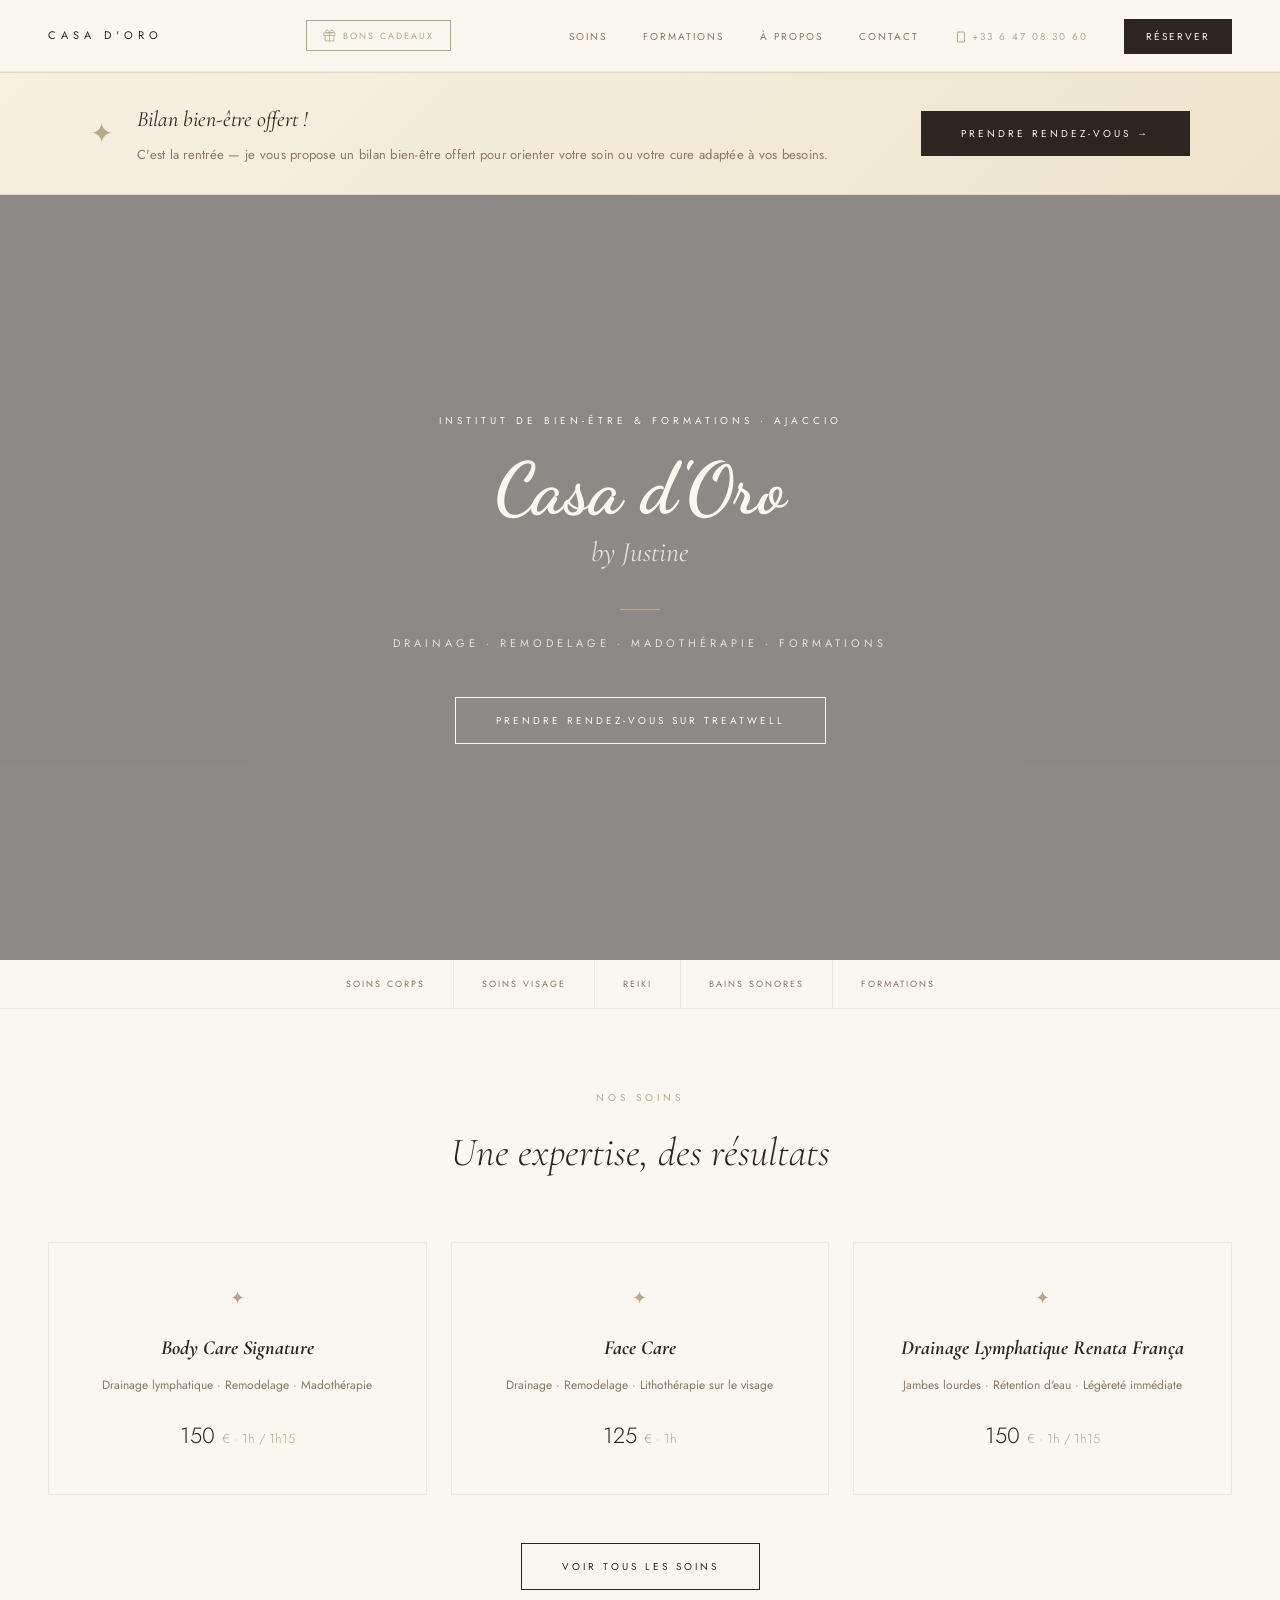
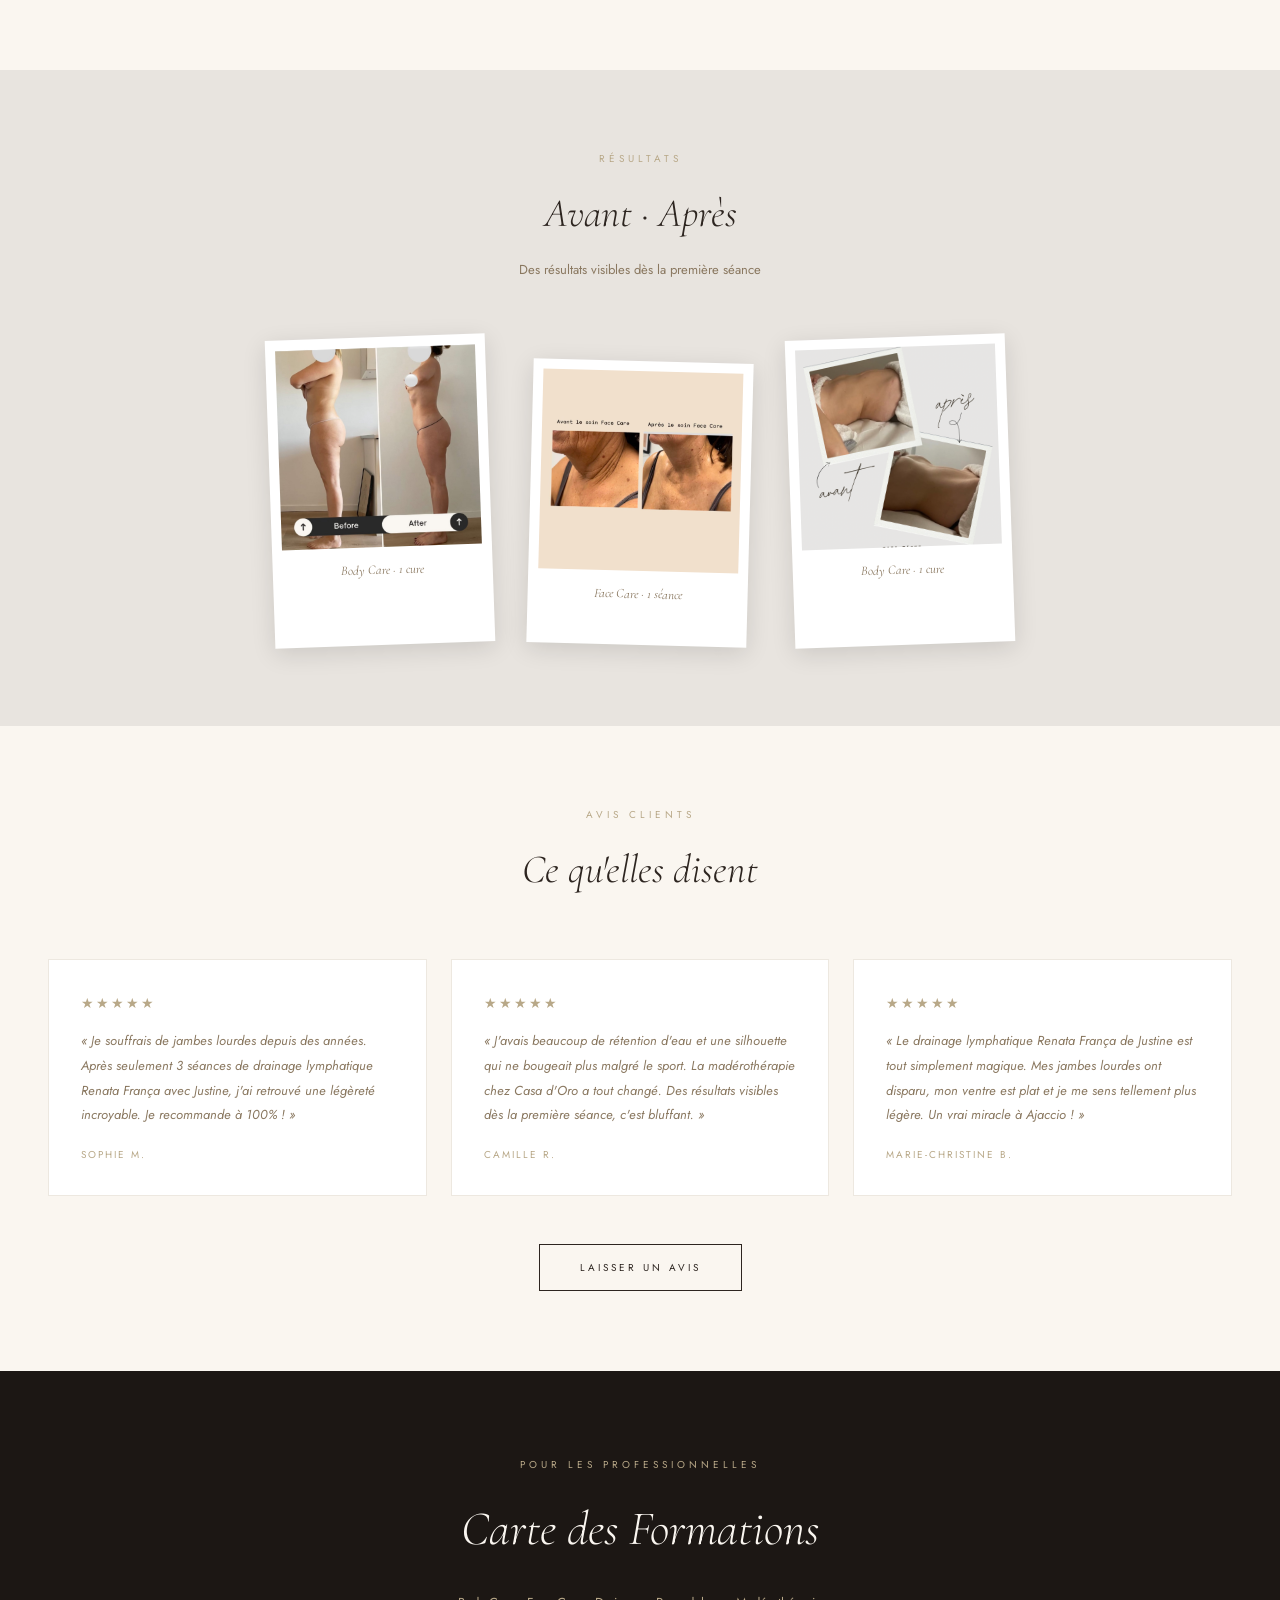
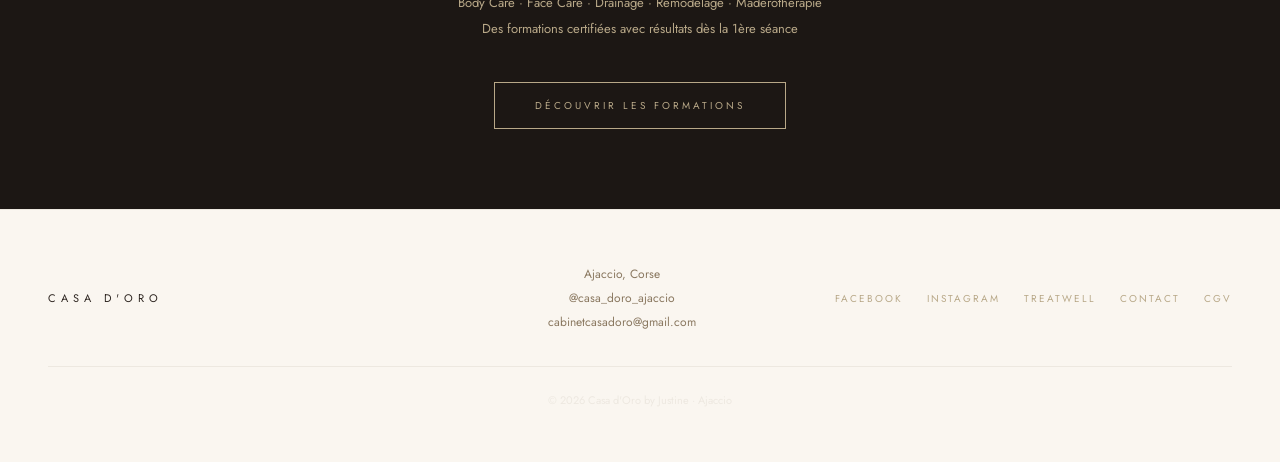
==== commit 6cbc8ec8: "Suppression de l'événement Domaine Armani (page et lien nav)" ====
--- a/index.html
+++ b/index.html
@@ -66,7 +66,7 @@
   <ul class="nav__links">
     <li><a href="soins.html">Soins</a></li>
     <li><a href="formations.html">Formations</a></li>
-    <li><a href="evenement.html" style="color:var(--gold);">Événement</a></li>
+
     <li><a href="a-propos.html">À Propos</a></li>
     <li><a href="contact.html">Contact</a></li>
     <li><a href="tel:+33647083060" class="nav__phone"><svg xmlns="http://www.w3.org/2000/svg" width="12" height="12" viewBox="0 0 24 24" fill="none" stroke="currentColor" stroke-width="2" stroke-linecap="round" stroke-linejoin="round" style="vertical-align:middle;margin-right:5px;margin-bottom:1px;"><rect x="5" y="2" width="14" height="20" rx="2" ry="2"></rect><line x1="12" y1="18" x2="12.01" y2="18"></line></svg>+33 6 47 08 30 60</a></li>
--- a/assets/css/style.css
+++ b/assets/css/style.css
@@ -483,6 +483,7 @@
 /* HERO AVEC VIDÉO EN FOND */
 .hero--video-bg {
   color: var(--cream);
+  min-height: 85vh;
 }
 .hero--video-bg::before {
   display: none;
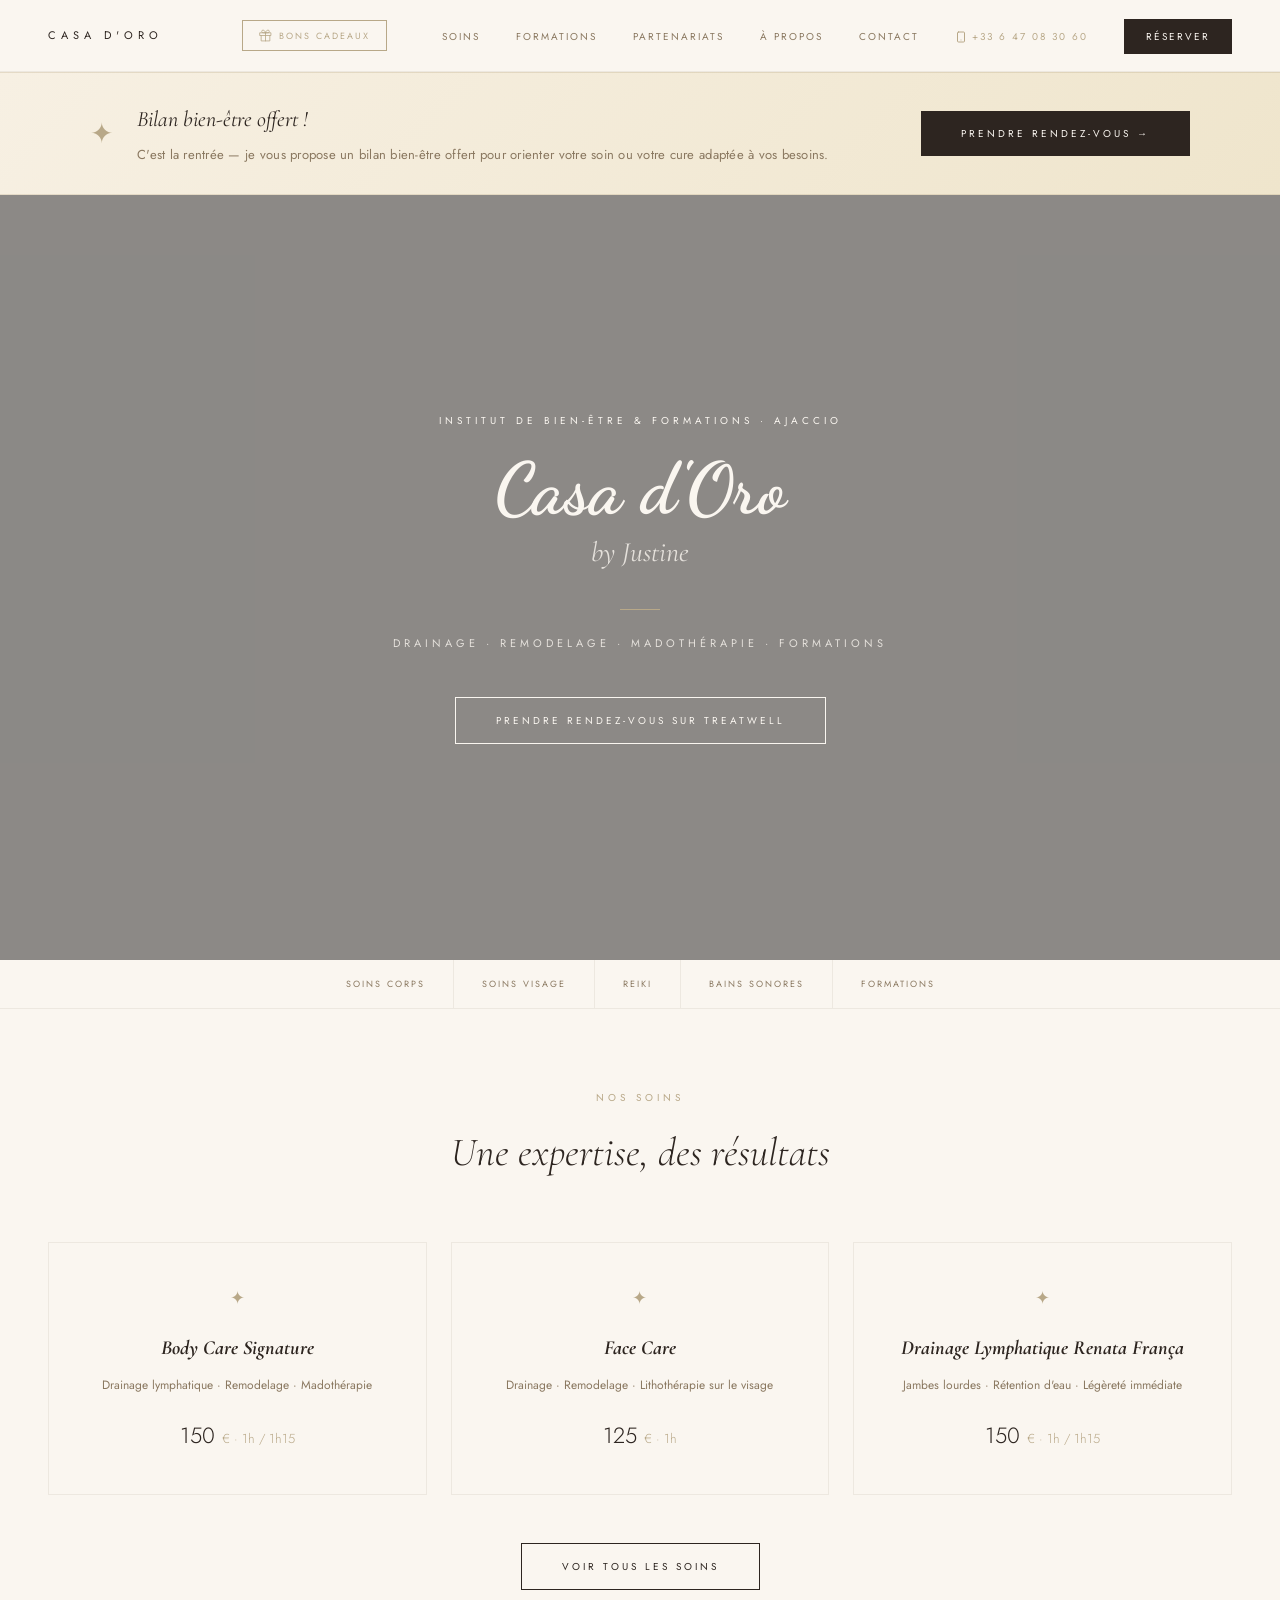
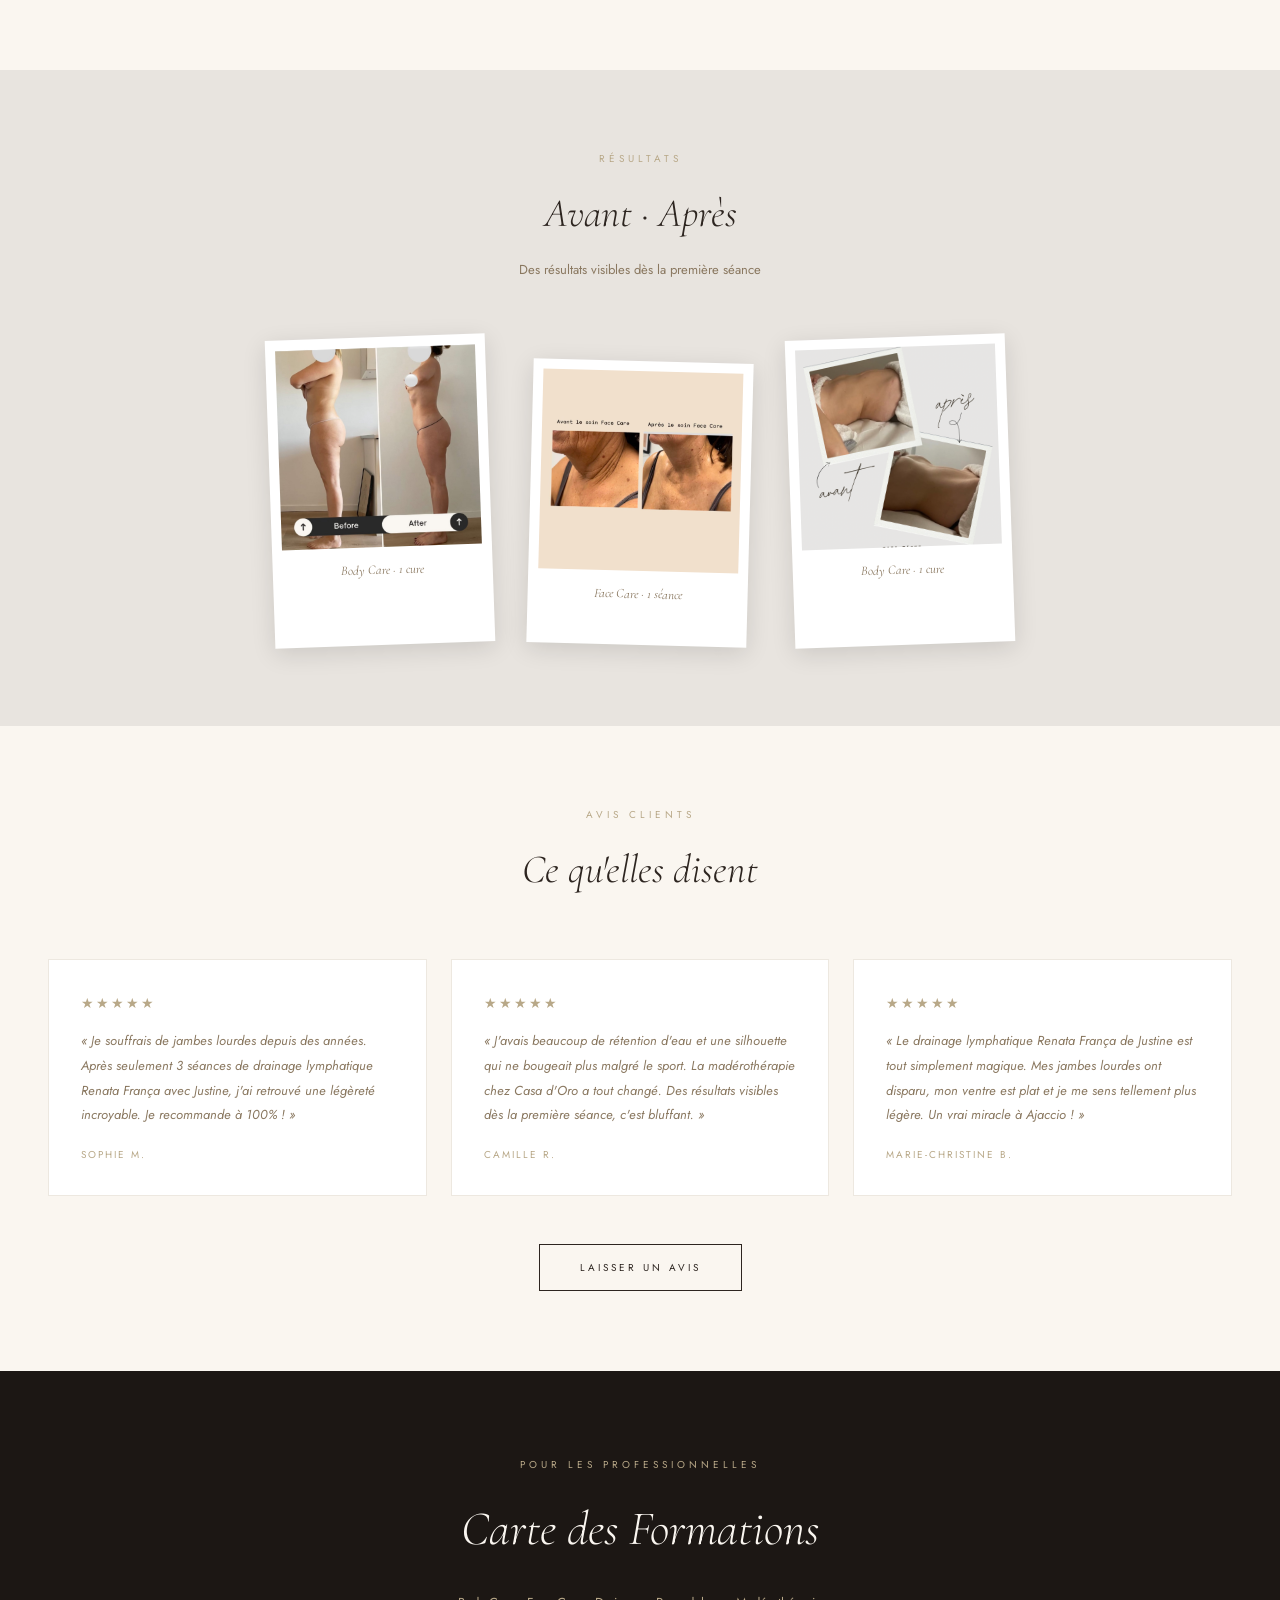
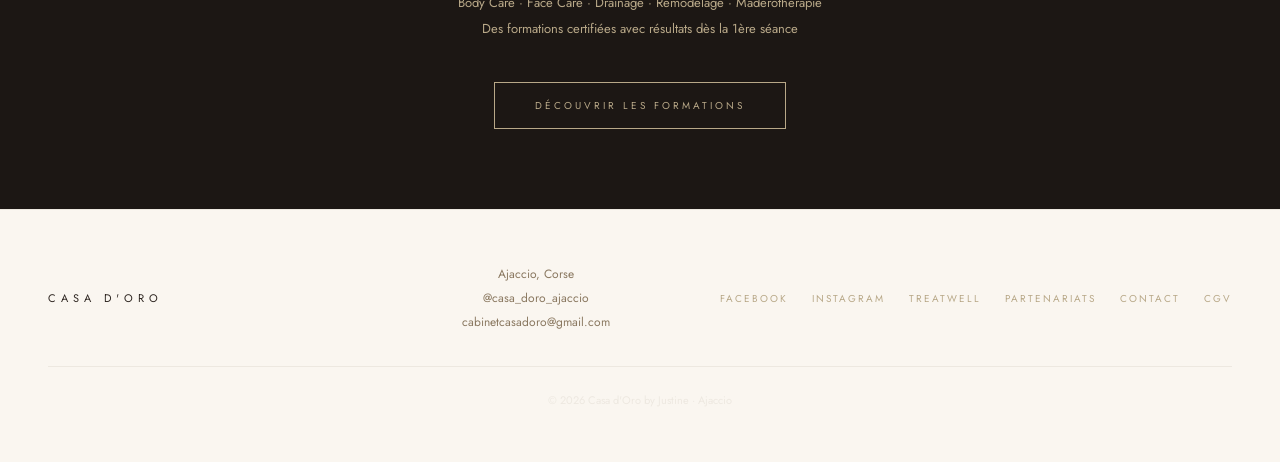
==== commit 9296c0e3: "feat: ajout de la page partenariat.html avec formulaire entreprise et evenements" ====
--- a/index.html
+++ b/index.html
@@ -66,7 +66,7 @@
   <ul class="nav__links">
     <li><a href="soins.html">Soins</a></li>
     <li><a href="formations.html">Formations</a></li>
-
+    <li><a href="partenariat.html">Partenariats</a></li>
     <li><a href="a-propos.html">À Propos</a></li>
     <li><a href="contact.html">Contact</a></li>
     <li><a href="tel:+33647083060" class="nav__phone"><svg xmlns="http://www.w3.org/2000/svg" width="12" height="12" viewBox="0 0 24 24" fill="none" stroke="currentColor" stroke-width="2" stroke-linecap="round" stroke-linejoin="round" style="vertical-align:middle;margin-right:5px;margin-bottom:1px;"><rect x="5" y="2" width="14" height="20" rx="2" ry="2"></rect><line x1="12" y1="18" x2="12.01" y2="18"></line></svg>+33 6 47 08 30 60</a></li>
@@ -259,6 +259,7 @@
     <a href="https://www.facebook.com/profile.php?id=61555334470546" target="_blank" rel="noopener">Facebook</a>
     <a href="https://www.instagram.com/casa_doro_ajaccio" target="_blank" rel="noopener">Instagram</a>
     <a href="https://widget.treatwell.fr/salon/casa-doro/" target="_blank" rel="noopener">Treatwell</a>
+    <a href="partenariat.html">Partenariats</a>
     <a href="contact.html">Contact</a>
     <a href="cgv.html">CGV</a>
   </div>
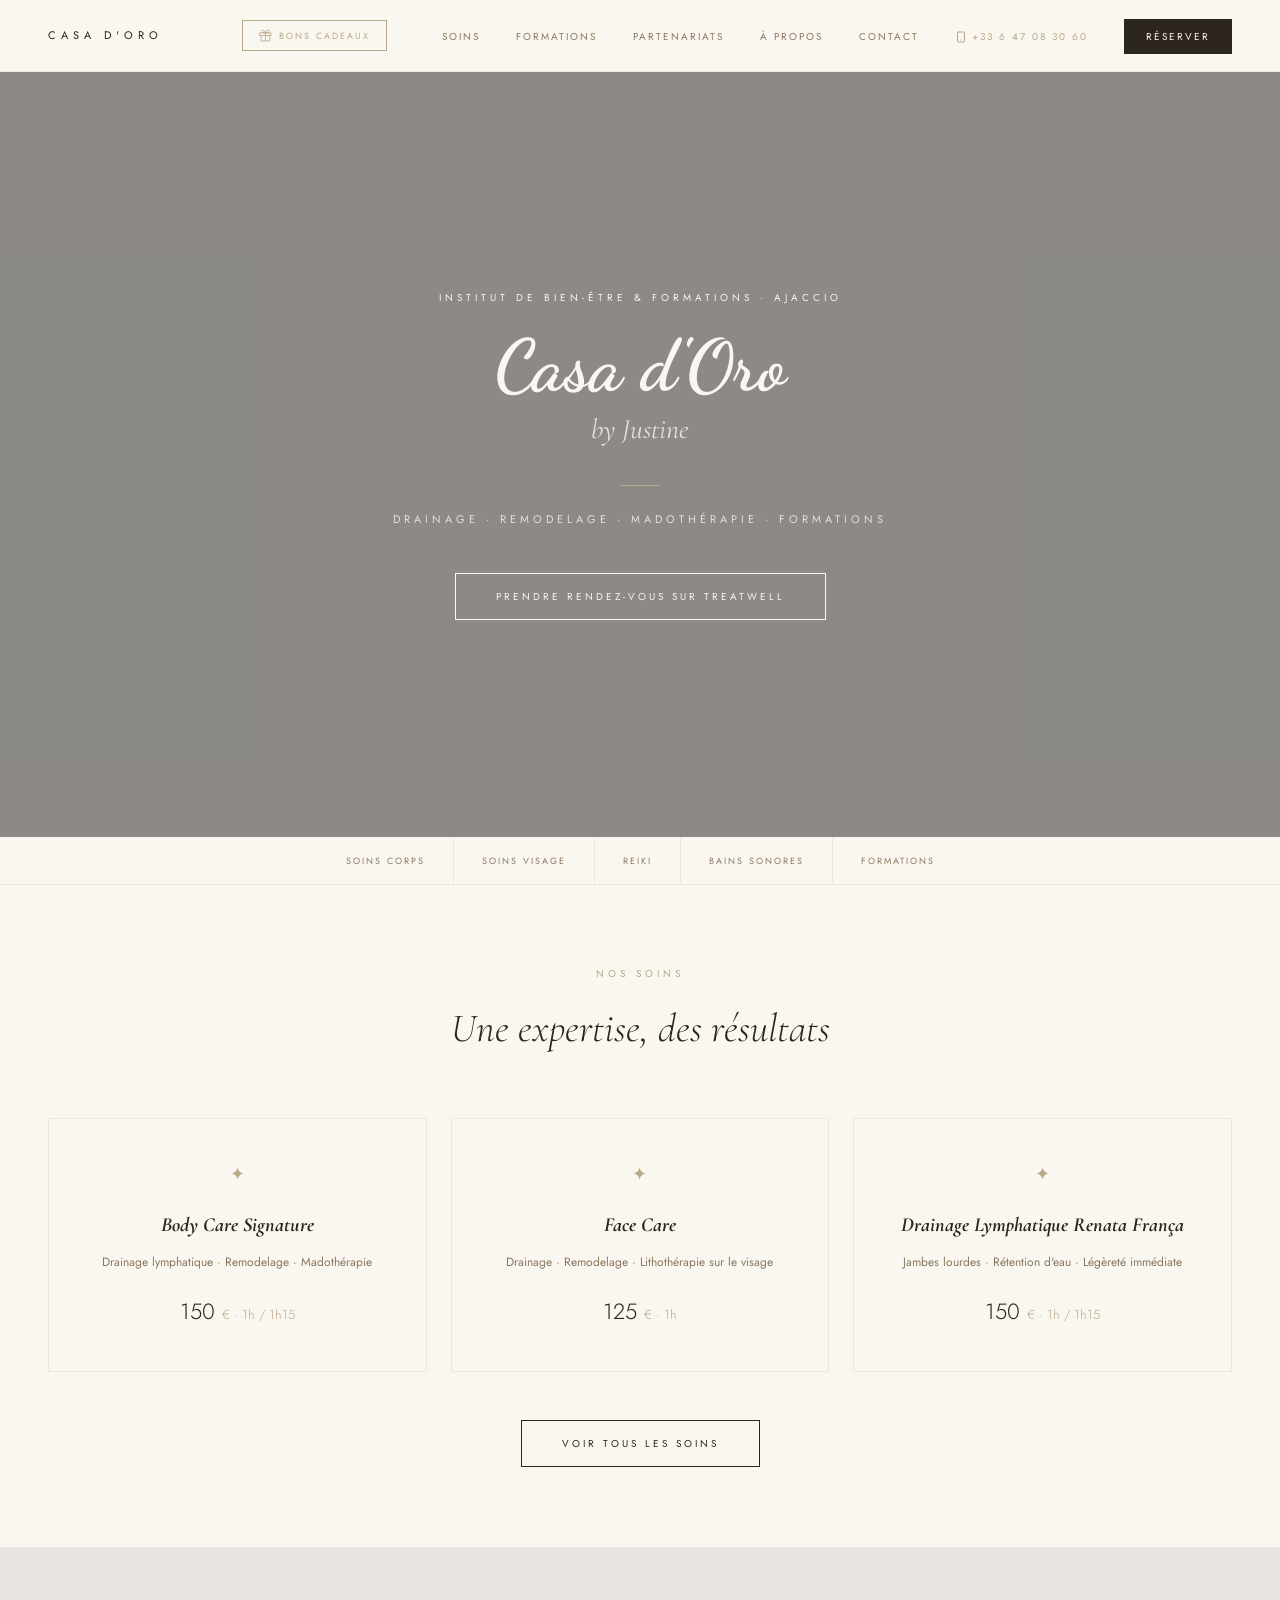
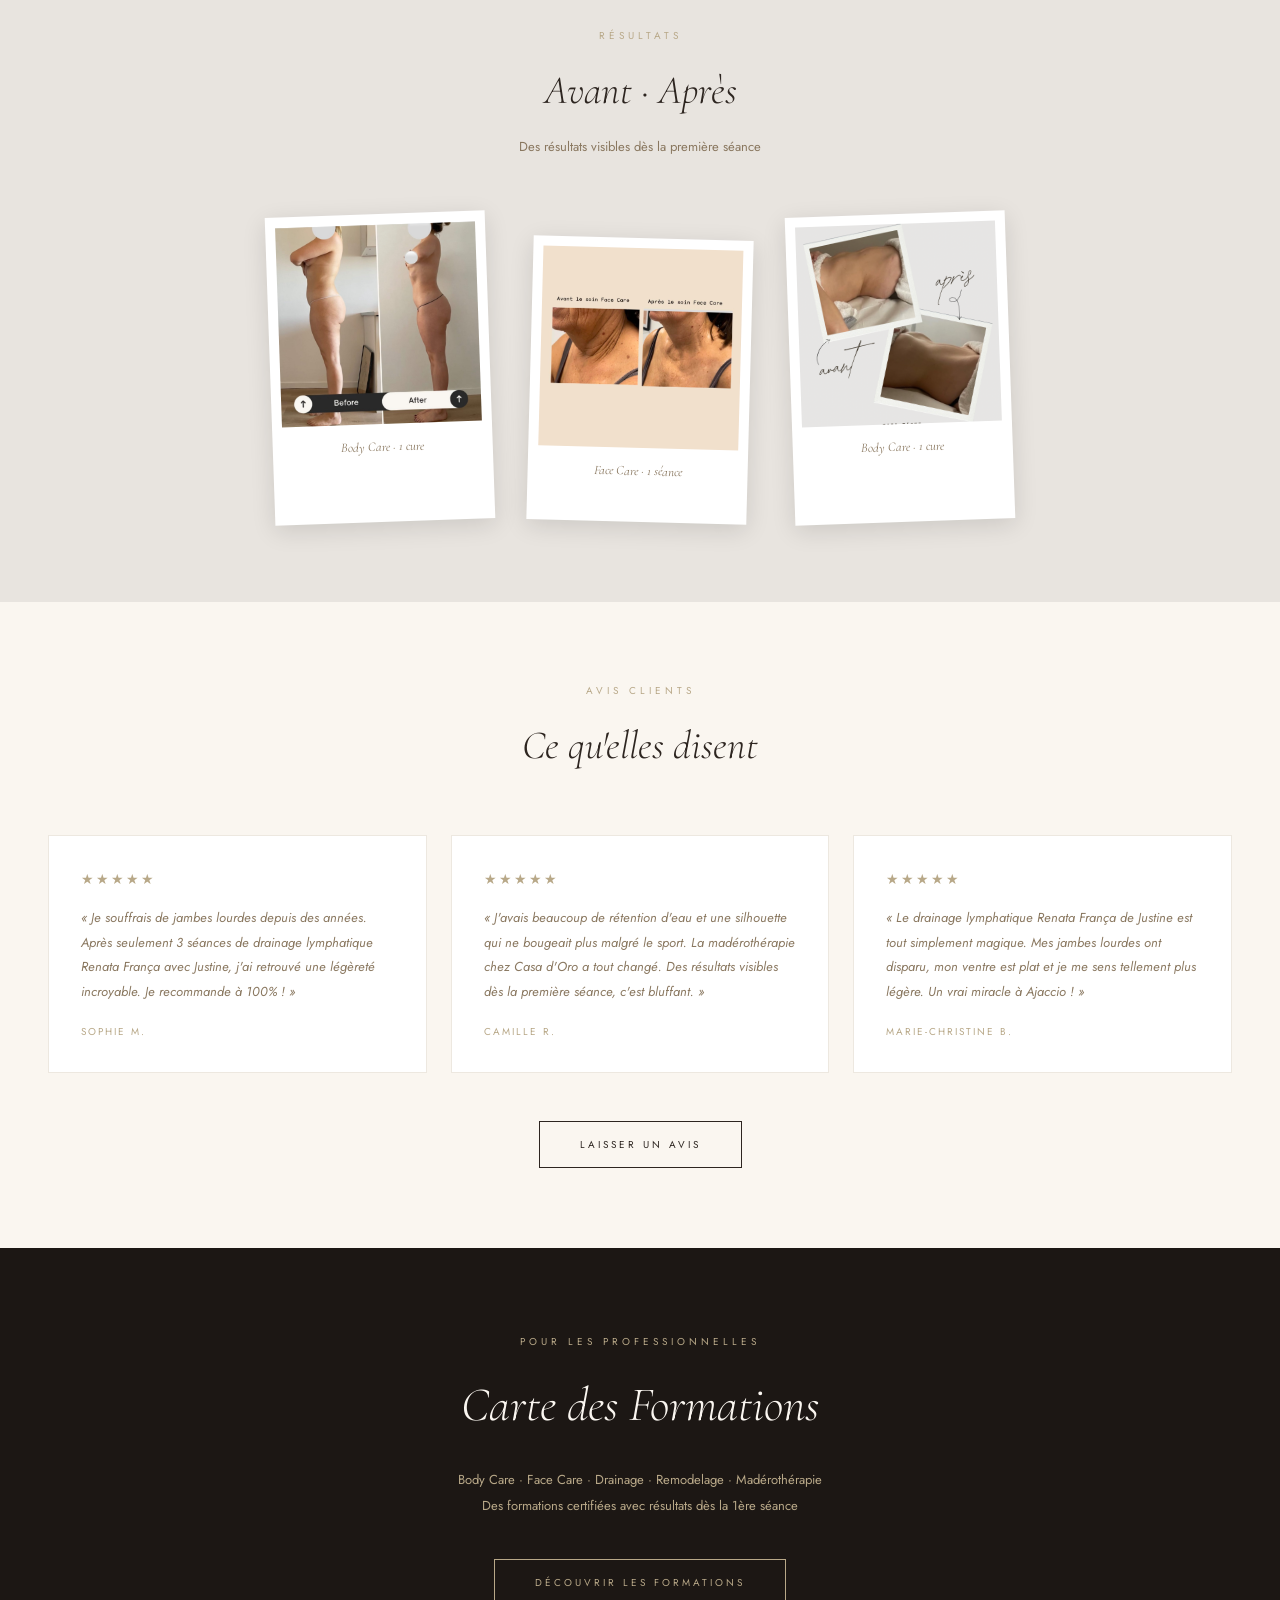
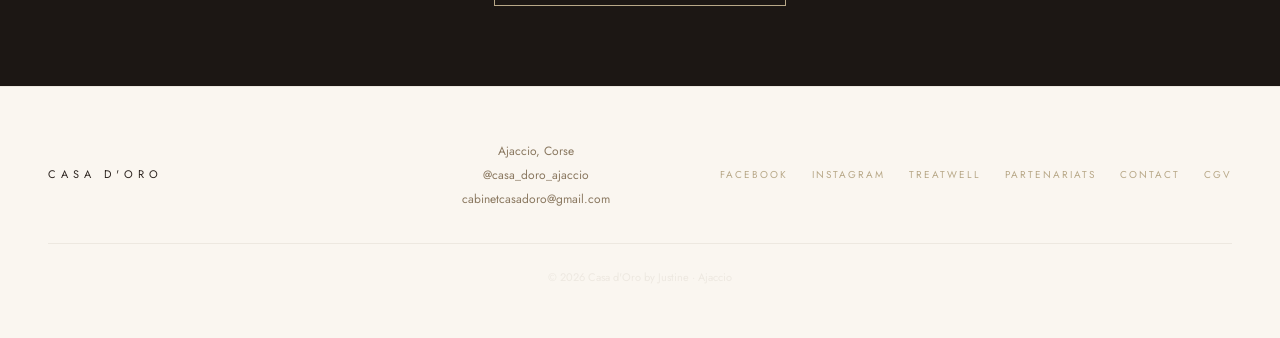
==== commit a121794f: "feat: banniere offre de novembre (1er-26 novembre) a la place du bilan bien-etre La banniere se masq" ====
--- a/index.html
+++ b/index.html
@@ -74,12 +74,16 @@
   </ul>
 </nav>
 
-<section class="promo-banner">
+<section class="promo-banner" data-fin="2026-11-26">
   <div class="promo-banner__inner">
     <div class="promo-banner__icon">✦</div>
     <div class="promo-banner__text">
-      <p class="promo-banner__title">Bilan bien-être offert !</p>
-      <p class="promo-banner__desc">C'est la rentrée — je vous propose un bilan bien-être offert pour orienter votre soin ou votre cure adaptée à vos besoins.</p>
+      <p class="promo-banner__title">Offre de novembre — du 1er au 26 novembre</p>
+      <ul class="promo-banner__list">
+        <li>1 soin corps acheté (1h / 1h15 ou 1h30) = <strong>1 visage de 30 min offert</strong></li>
+        <li>Cure de 5 séances = <strong>1 visage d'1h offert</strong></li>
+        <li>Cure de 10 séances = <strong>2 visages d'1h offerts</strong></li>
+      </ul>
     </div>
     <a href="https://widget.treatwell.fr/salon/casa-doro/" target="_blank" rel="noopener" class="btn btn--dark promo-banner__btn">Prendre rendez-vous →</a>
   </div>
--- a/assets/css/style.css
+++ b/assets/css/style.css
@@ -29,12 +29,21 @@
 img { display: block; max-width: 100%; }
 a { text-decoration: none; color: inherit; }
 
+html {
+  overflow-x: hidden;
+}
+body {
+  overflow-x: clip; /* clip (et non hidden) pour garder la nav sticky */
+  max-width: 100%;
+}
+
 body {
   font-family: var(--font-sans);
   background: var(--cream);
   color: var(--dark);
   font-size: 15px;
   line-height: 1.7;
+  position: relative;
 }
 
 /* ============================
@@ -69,6 +78,9 @@
   padding: 0 48px;
   background: var(--cream);
   border-bottom: 1px solid var(--border);
+  width: 100%;
+  max-width: 100%;
+  box-sizing: border-box;
 }
 .nav__logo {
   font-family: var(--font-sans);
@@ -337,12 +349,29 @@
 .formation-card__name { font-family: var(--font-serif); font-style: italic; font-size: 26px; margin-bottom: 12px; }
 .formation-card__desc { font-size: 13px; color: var(--text-muted); line-height: 1.9; margin-bottom: 20px; }
 .formation-card__note { font-size: 12px; font-weight: 400; color: var(--dark); margin-bottom: 24px; }
+.formation-card__details { border-top: 1px solid var(--border); }
+.formation-card__details:last-of-type { border-bottom: 1px solid var(--border); margin-bottom: 24px; }
+.formation-card__obj-title { font-size: 10px; letter-spacing: 2px; text-transform: uppercase; color: var(--gold); }
+summary.formation-card__obj-title { display: flex; justify-content: space-between; align-items: center; padding: 14px 0; cursor: pointer; list-style: none; }
+summary.formation-card__obj-title::-webkit-details-marker { display: none; }
+summary.formation-card__obj-title::after { content: '+'; font-size: 16px; letter-spacing: 0; transition: transform 0.2s; }
+.formation-card__details[open] summary.formation-card__obj-title::after { transform: rotate(45deg); }
+.formation-card__obj { list-style: none; margin-bottom: 16px; }
+.formation-card__obj li { position: relative; padding-left: 18px; font-size: 13px; color: var(--text-muted); line-height: 1.8; }
+.formation-card__obj li::before { content: '✦'; position: absolute; left: 0; color: var(--gold); font-size: 10px; }
+.formation-card__deroule { list-style: none; margin-bottom: 16px; border-left: 1px solid var(--border); }
+.formation-card__deroule li { display: grid; grid-template-columns: 92px 1fr; gap: 12px; padding: 4px 0 4px 16px; font-size: 13px; color: var(--text-muted); line-height: 1.7; }
+.formation-card__deroule li span { color: var(--gold); white-space: nowrap; }
+@media (max-width: 480px) {
+  .formation-card__deroule li { grid-template-columns: 1fr; gap: 0; }
+}
 .formation-card__price { font-size: 28px; font-weight: 300; }
 .formation-card__price span { font-size: 14px; color: var(--gold); }
 
 .prochaines-formations {
   display: grid;
-  grid-template-columns: repeat(4, 1fr);
+  grid-template-columns: repeat(auto-fit, minmax(220px, 260px));
+  justify-content: center;
   gap: 20px;
   max-width: 1100px;
   margin: 0 auto;
@@ -356,6 +385,13 @@
   padding: 32px 36px;
   border: 1px solid var(--border);
   background: var(--cream);
+}
+.prochaine-card__jour {
+  font-size: 10px;
+  letter-spacing: 3px;
+  text-transform: uppercase;
+  color: var(--text-muted);
+  margin-bottom: -8px;
 }
 .prochaine-card__date {
   font-family: var(--font-serif);
@@ -567,7 +603,24 @@
 }
 
 @media (max-width: 768px) {
-  .nav { padding: 0 20px; }
+  .nav {
+    padding: 0 28px 0 16px;
+    width: 100%;
+    max-width: 100%;
+    box-sizing: border-box;
+  }
+  .nav__logo {
+    font-size: 10px;
+    letter-spacing: 3px;
+    flex-shrink: 0;
+  }
+  .nav__gift {
+    margin-left: 8px;
+    padding: 6px 10px;
+    font-size: 8px;
+    letter-spacing: 1px;
+    flex-shrink: 0;
+  }
   .nav__links {
     display: none;
     position: fixed;
@@ -584,13 +637,24 @@
   .nav__links.open { display: flex; }
   .nav__links li { width: 100%; text-align: center; }
   .nav__links a { display: block; padding: 16px; }
-  .nav__toggle { display: flex; }
+  .nav__toggle {
+    display: flex;
+    flex-shrink: 0;
+    margin-right: 14px; /* Décalé légèrement sur la gauche par rapport au bord */
+    padding: 6px;
+  }
   .nav__phone--bar {
     display: flex;
     align-items: center;
     margin-left: auto;
     margin-right: 16px;
-    font-size: 11px;
+    font-size: 10px;
+    white-space: nowrap;
+    flex-shrink: 1;
+  }
+  .pill {
+    padding: 12px 18px;
+    font-size: 8px;
   }
 
   .hero__title { font-size: 48px; }
@@ -606,10 +670,44 @@
 }
 
 @media (max-width: 480px) {
+  .nav {
+    padding: 0 24px 0 12px;
+  }
+  .nav__logo {
+    letter-spacing: 2px;
+  }
+  .nav__gift {
+    font-size: 0;
+    letter-spacing: 0;
+    gap: 0;
+    padding: 6px 8px;
+    margin-left: 6px;
+  }
+  .nav__gift svg {
+    margin: 0;
+  }
+  .nav__phone--bar {
+    font-size: 9px;
+    letter-spacing: 0.5px;
+    margin-right: 10px;
+  }
+  .nav__phone--bar svg {
+    margin-right: 3px !important;
+  }
+  .nav__toggle {
+    margin-right: 8px; /* Bien dégagé et décalé vers la gauche */
+  }
   .hero__title { font-size: 38px; }
   .polaro { width: 160px; }
   .polaro img,
   .polaro__placeholder { height: 160px; }
+}
+
+@media (max-width: 360px) {
+  .nav { padding: 0 16px 0 10px; }
+  .nav__logo { letter-spacing: 1px; }
+  .nav__phone--bar { font-size: 8px; letter-spacing: 0; margin-right: 6px; }
+  .nav__toggle { margin-right: 4px; }
 }
 
 /* ============================
@@ -915,6 +1013,15 @@
   margin: 0;
   letter-spacing: 0.02em;
 }
+.promo-banner__list {
+  list-style: none;
+  font-size: 13px;
+  color: var(--text-muted);
+  line-height: 1.8;
+  letter-spacing: 0.02em;
+}
+.promo-banner__list li::before { content: '— '; color: var(--gold); }
+.promo-banner__list strong { color: var(--dark); font-weight: 400; }
 .promo-banner__btn {
   white-space: nowrap;
   flex-shrink: 0;
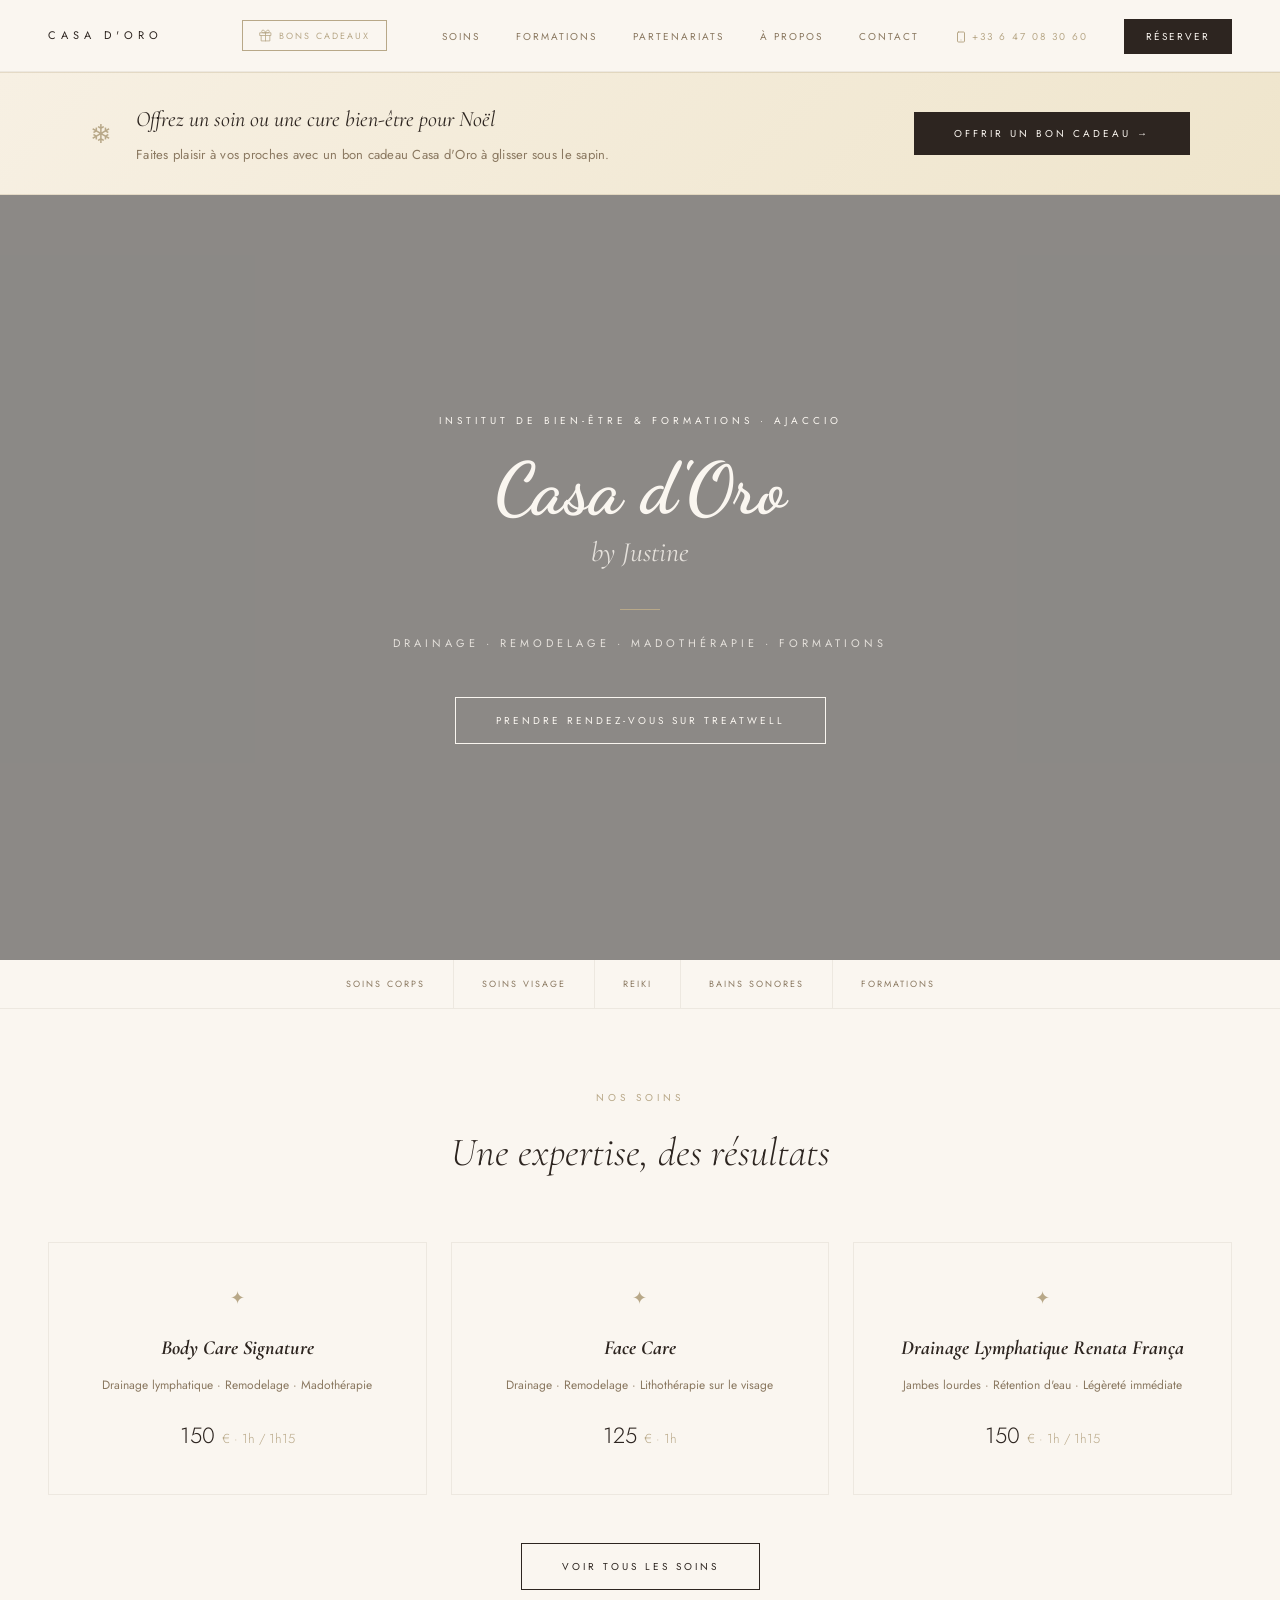
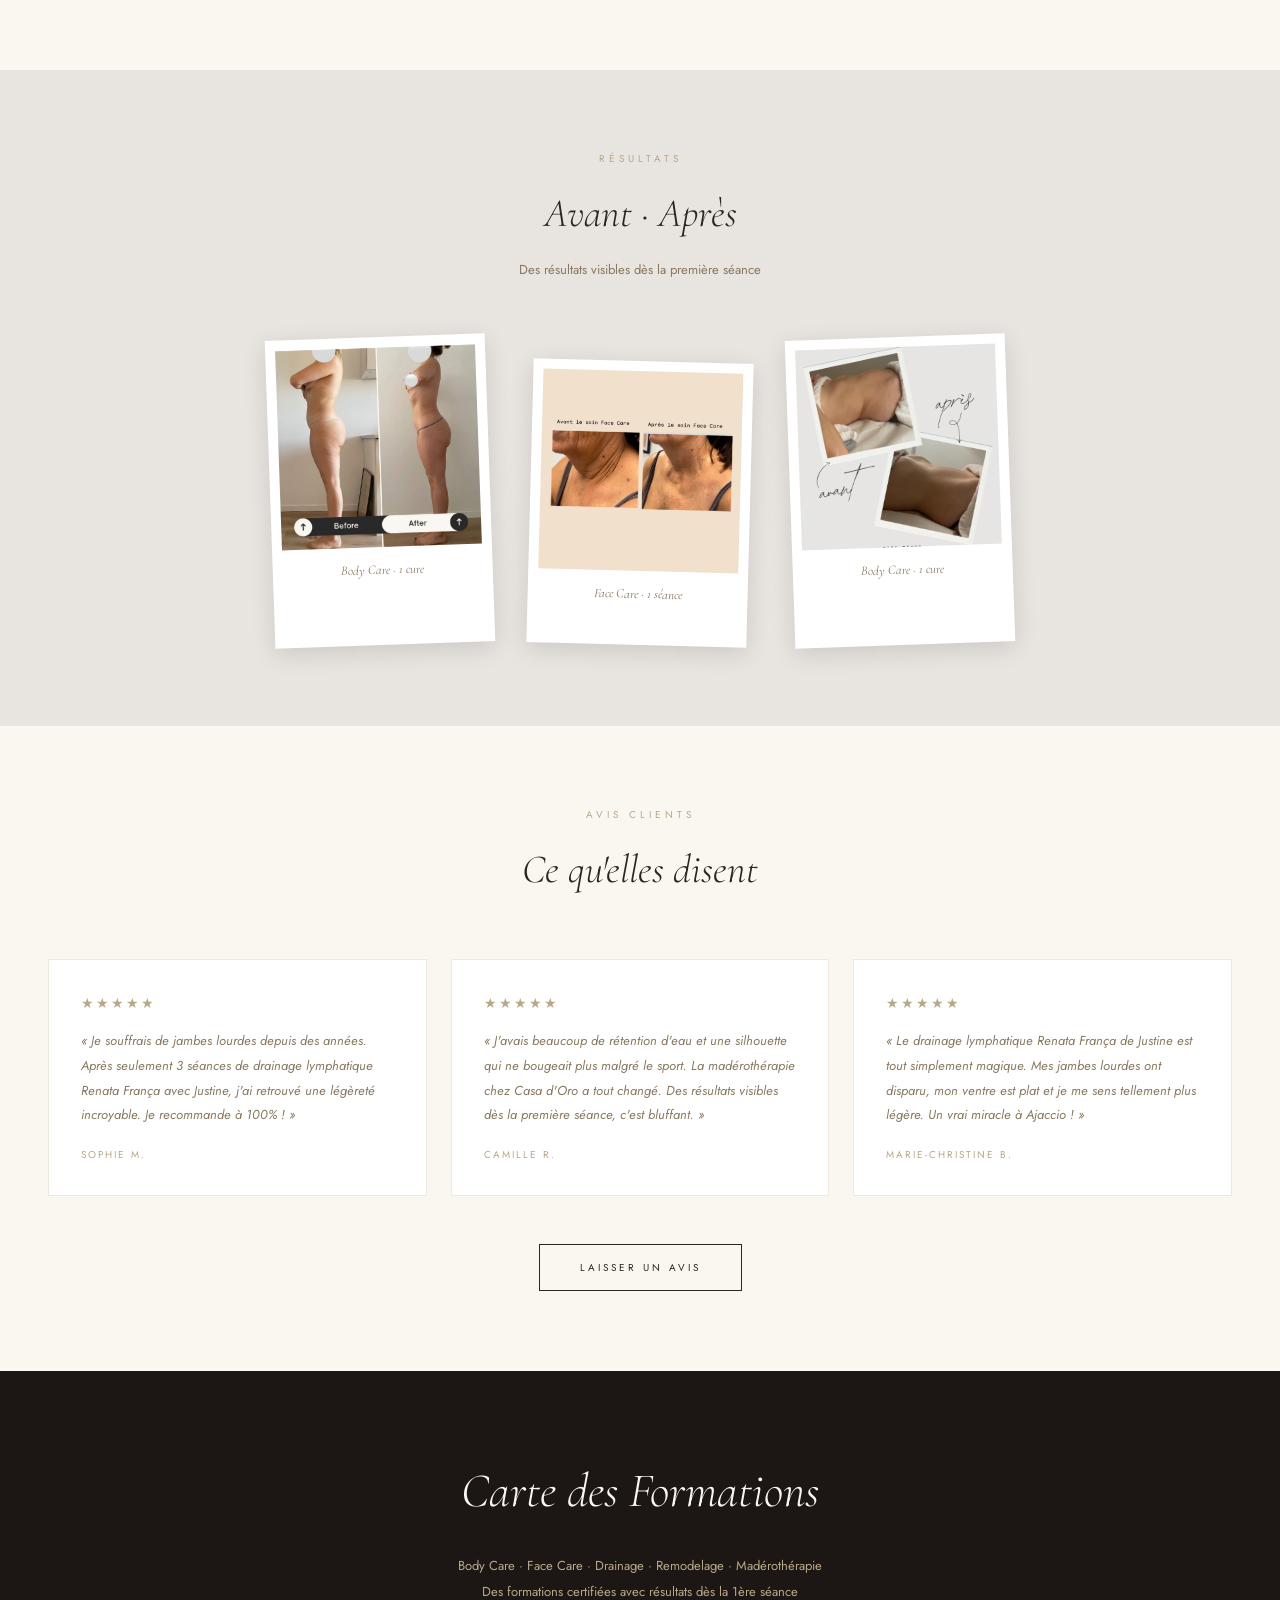
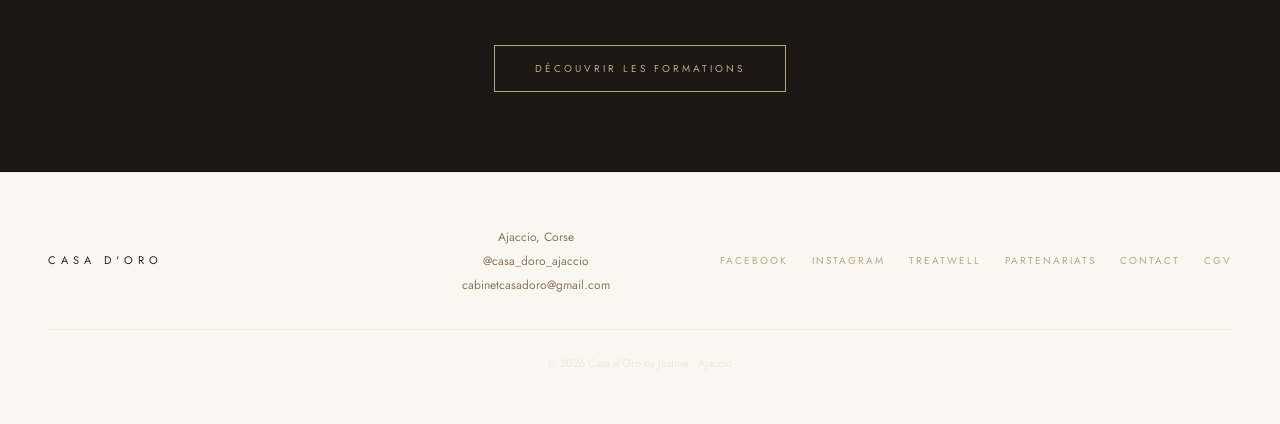
==== commit 91a0a9d4: "feat: banniere de Noel sur l'accueil et suppression de 'Pour les professionnelles' Co-Authored-By: C" ====
--- a/index.html
+++ b/index.html
@@ -89,6 +89,17 @@
   </div>
 </section>
 
+<section class="promo-banner promo-banner--noel" data-fin="2026-12-25">
+  <div class="promo-banner__inner">
+    <div class="promo-banner__icon">❄</div>
+    <div class="promo-banner__text">
+      <p class="promo-banner__title">Offrez un soin ou une cure bien-être pour Noël</p>
+      <p class="promo-banner__desc">Faites plaisir à vos proches avec un bon cadeau Casa d'Oro à glisser sous le sapin.</p>
+    </div>
+    <button type="button" class="btn btn--dark promo-banner__btn" onclick="ouvrirBonCadeau()">Offrir un bon cadeau →</button>
+  </div>
+</section>
+
 <section class="hero hero--video-bg">
   <video class="hero__video" autoplay loop muted playsinline onloadeddata="this.playbackRate=0.6">
     <source src="assets/videos/hero-bg-2.mp4" type="video/mp4">
@@ -178,8 +189,7 @@
 </section>
 
 <section class="section section--dark" style="text-align:center;">
-  <span class="label" style="color:var(--gold);">Pour les professionnelles</span>
-  <h2 class="heading" style="font-size:48px; color:var(--cream); margin-top:12px;">Carte des Formations</h2>
+  <h2 class="heading" style="font-size:48px; color:var(--cream);">Carte des Formations</h2>
   <p style="font-size:13px; color:var(--gold); margin: 20px auto 40px; max-width:500px; line-height:2;">
     Body Care · Face Care · Drainage · Remodelage · Madérothérapie<br>
     Des formations certifiées avec résultats dès la 1ère séance
--- a/assets/css/style.css
+++ b/assets/css/style.css
@@ -367,6 +367,8 @@
 }
 .formation-card__price { font-size: 28px; font-weight: 300; }
 .formation-card__price span { font-size: 14px; color: var(--gold); }
+.paiement-plusieurs-fois { font-size: 11px; letter-spacing: 1px; color: var(--text-muted); margin-top: 6px; }
+.paiement-plusieurs-fois::before { content: '✦ '; color: var(--gold); }
 
 .prochaines-formations {
   display: grid;
@@ -1022,6 +1024,8 @@
 }
 .promo-banner__list li::before { content: '— '; color: var(--gold); }
 .promo-banner__list strong { color: var(--dark); font-weight: 400; }
+.promo-banner + .promo-banner--noel { border-top: none; }
+.promo-banner--noel .promo-banner__icon { font-size: 26px; }
 .promo-banner__btn {
   white-space: nowrap;
   flex-shrink: 0;
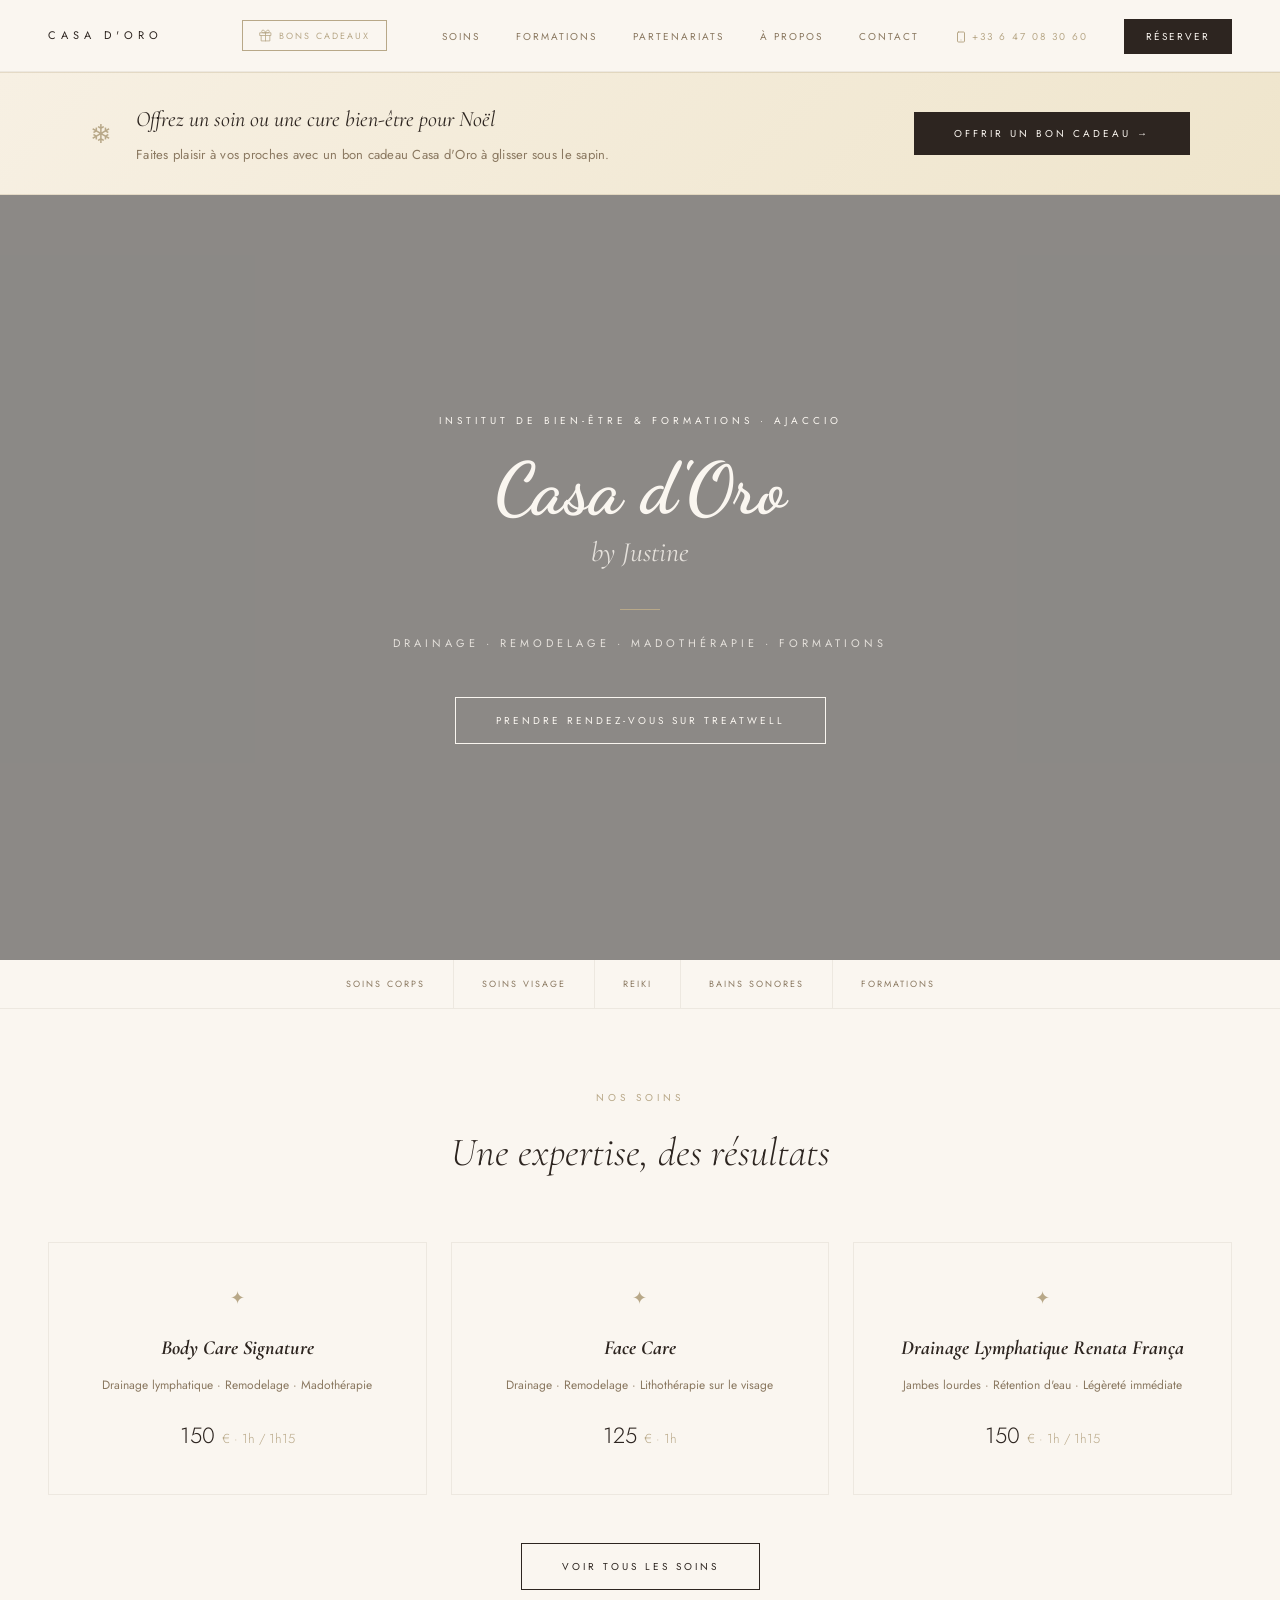
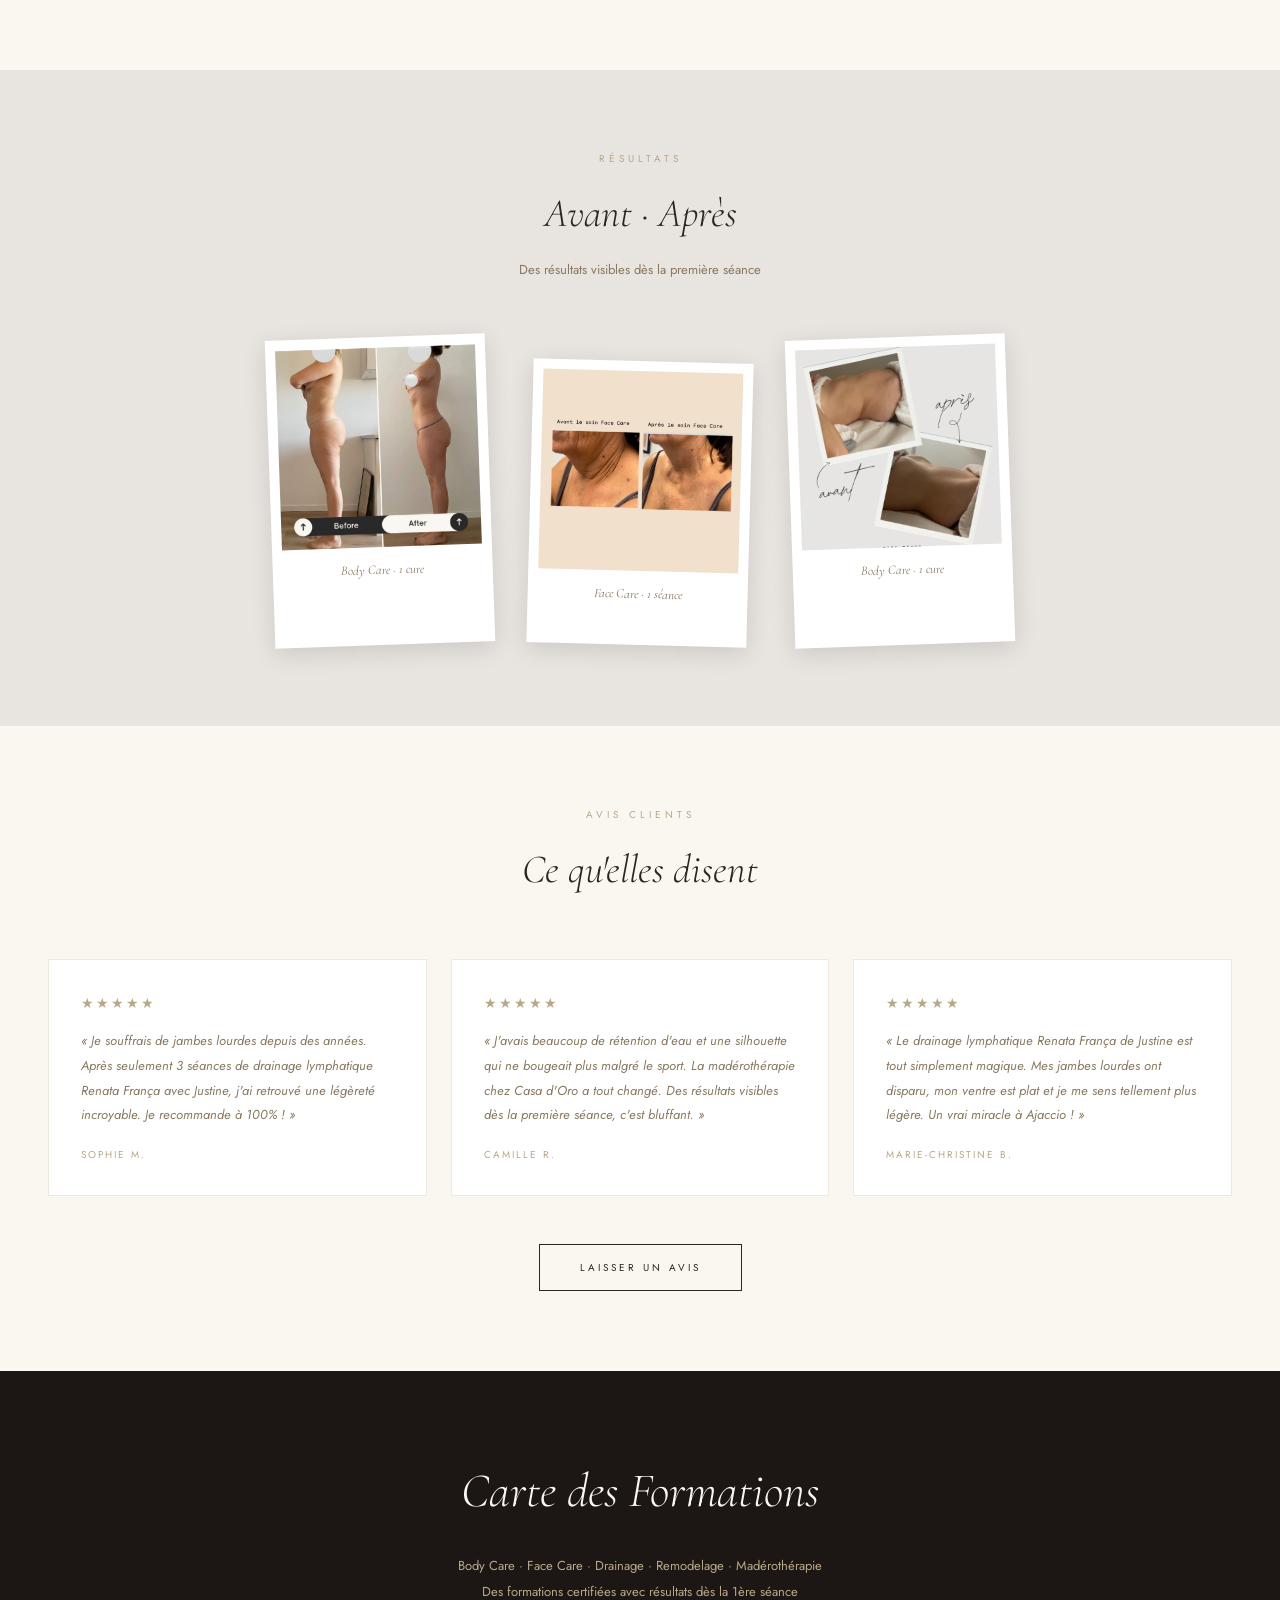
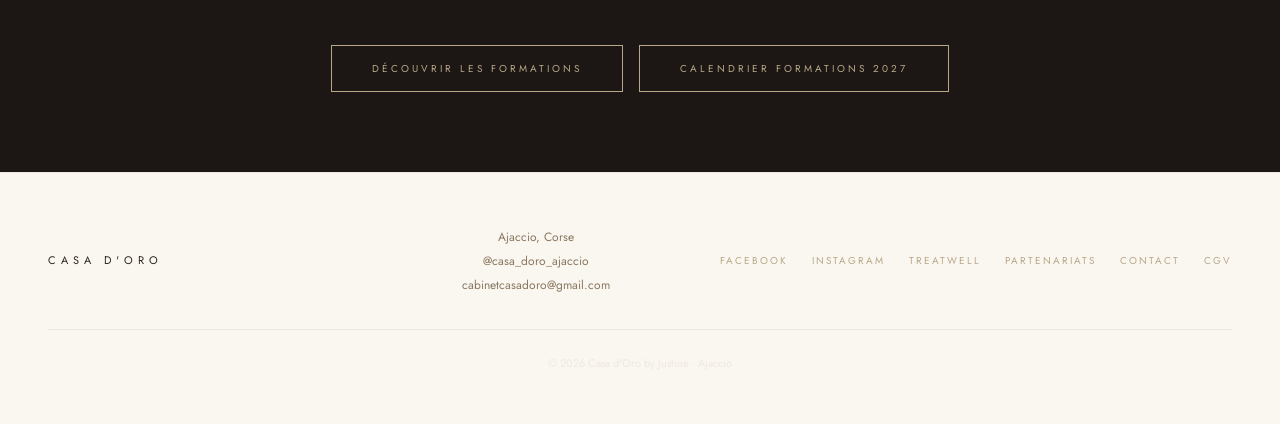
==== commit e22c1043: "feat: bouton 'Calendrier formations 2027' sur l'accueil Lien direct vers le calendrier (formations.h" ====
--- a/index.html
+++ b/index.html
@@ -194,7 +194,10 @@
     Body Care · Face Care · Drainage · Remodelage · Madérothérapie<br>
     Des formations certifiées avec résultats dès la 1ère séance
   </p>
-  <a href="formations.html" class="btn btn--outline-gold">Découvrir les formations</a>
+  <div style="display:flex;gap:16px;justify-content:center;flex-wrap:wrap;">
+    <a href="formations.html" class="btn btn--outline-gold">Découvrir les formations</a>
+    <a href="formations.html#calendrier-2027" class="btn btn--outline-gold">Calendrier formations 2027</a>
+  </div>
 </section>
 
 <!-- Modal Bon Cadeau -->
--- a/assets/css/style.css
+++ b/assets/css/style.css
@@ -1035,3 +1035,40 @@
   .promo-banner__inner { gap: 16px; }
   .promo-banner__btn { width: 100%; text-align: center; }
 }
+
+/* ============================
+   CALENDRIER FORMATIONS
+   ============================ */
+.calendrier { scroll-margin-top: var(--nav-h); }
+.calendrier__grid {
+  display: grid;
+  grid-template-columns: repeat(auto-fill, minmax(300px, 1fr));
+  gap: 24px;
+  max-width: 1100px;
+  margin: 0 auto;
+}
+.cal-mois { background: var(--cream); border: 1px solid var(--border); padding: 24px 24px 12px; }
+.cal-mois__titre { font-family: var(--font-serif); font-style: italic; font-weight: 400; font-size: 24px; color: var(--gold); margin-bottom: 8px; }
+.cal-ligne {
+  display: grid;
+  grid-template-columns: 64px 1fr auto;
+  align-items: center;
+  gap: 12px;
+  width: 100%;
+  padding: 12px 0;
+  background: none;
+  border: none;
+  border-top: 1px solid var(--border);
+  font-family: inherit;
+  text-align: left;
+  cursor: pointer;
+  color: var(--dark);
+}
+.cal-ligne__date { font-size: 11px; letter-spacing: 1px; text-transform: uppercase; color: var(--text-muted); }
+.cal-ligne__nom { font-size: 13px; line-height: 1.5; }
+.cal-ligne__cta { font-size: 9px; letter-spacing: 2px; text-transform: uppercase; color: var(--gold); white-space: nowrap; }
+.cal-ligne:hover .cal-ligne__nom { color: var(--gold); }
+@media (max-width: 480px) {
+  .cal-ligne { grid-template-columns: 56px 1fr; }
+  .cal-ligne__cta { display: none; }
+}
